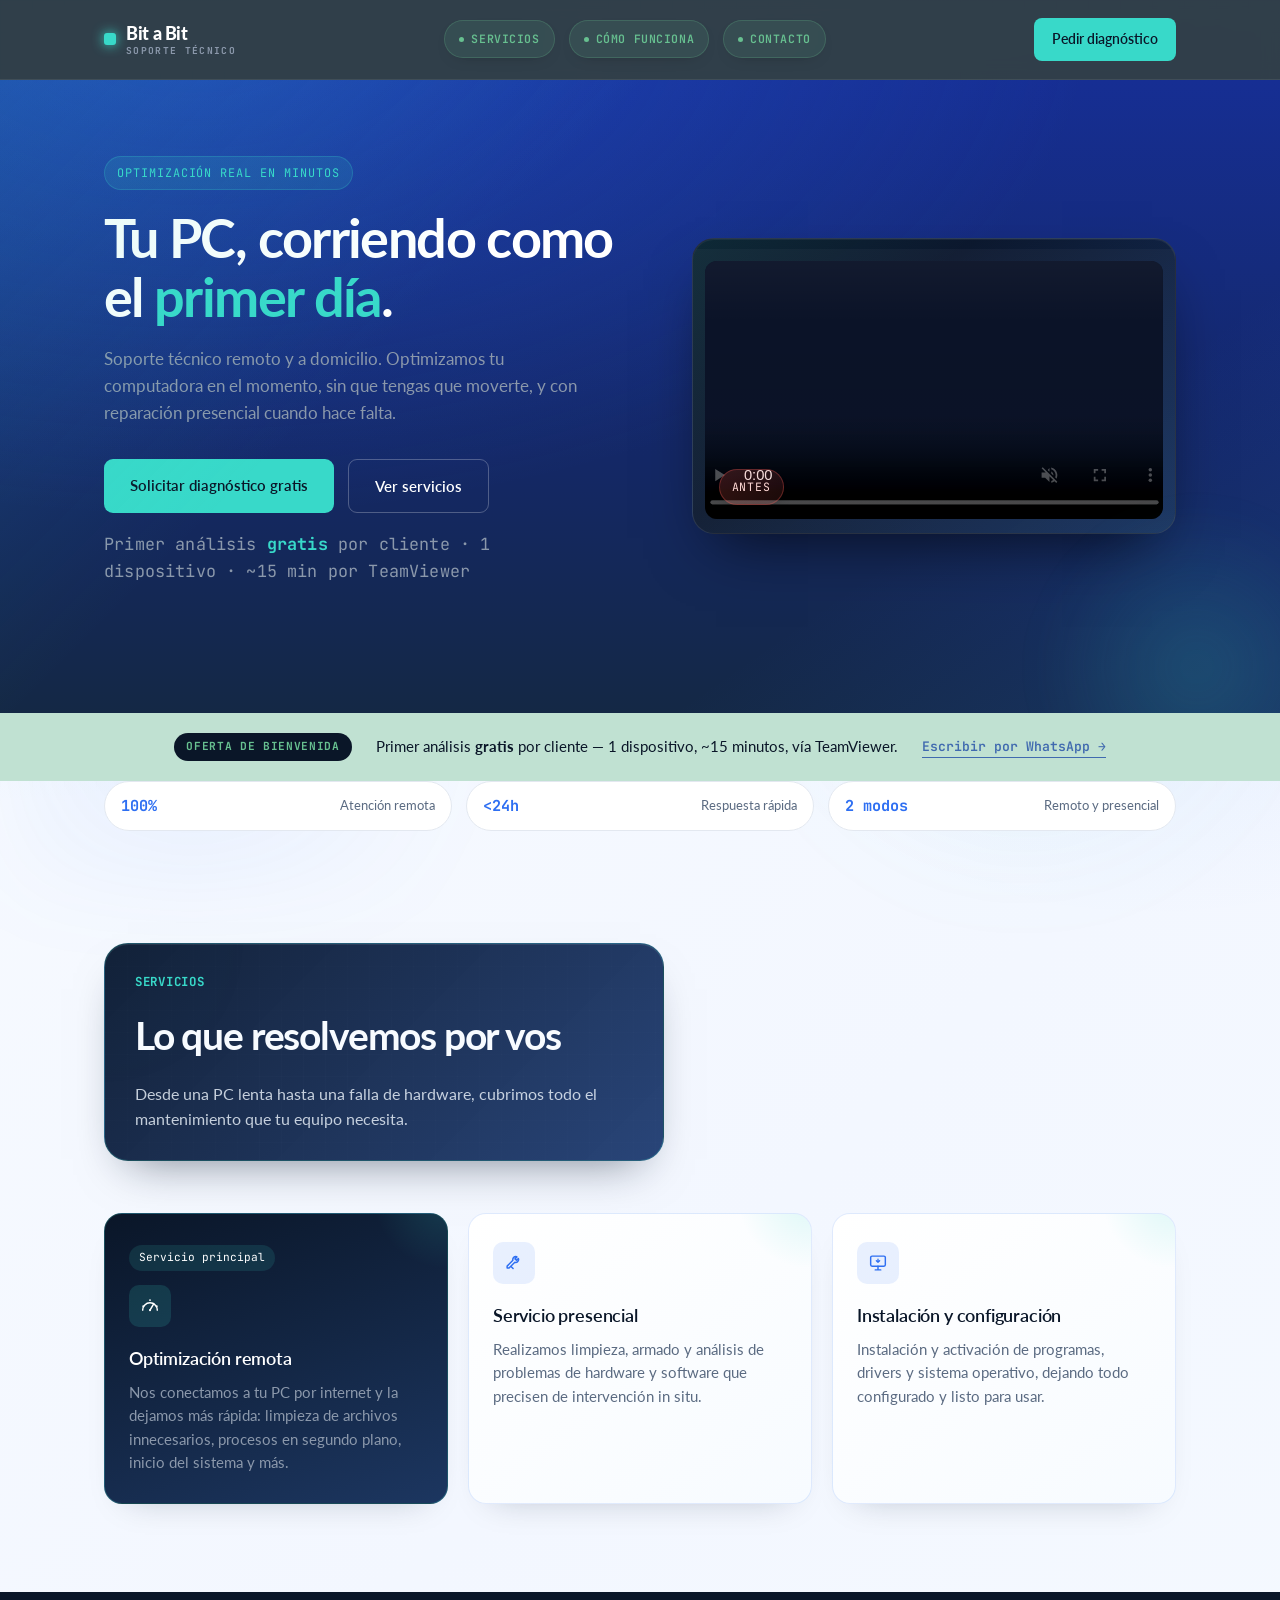
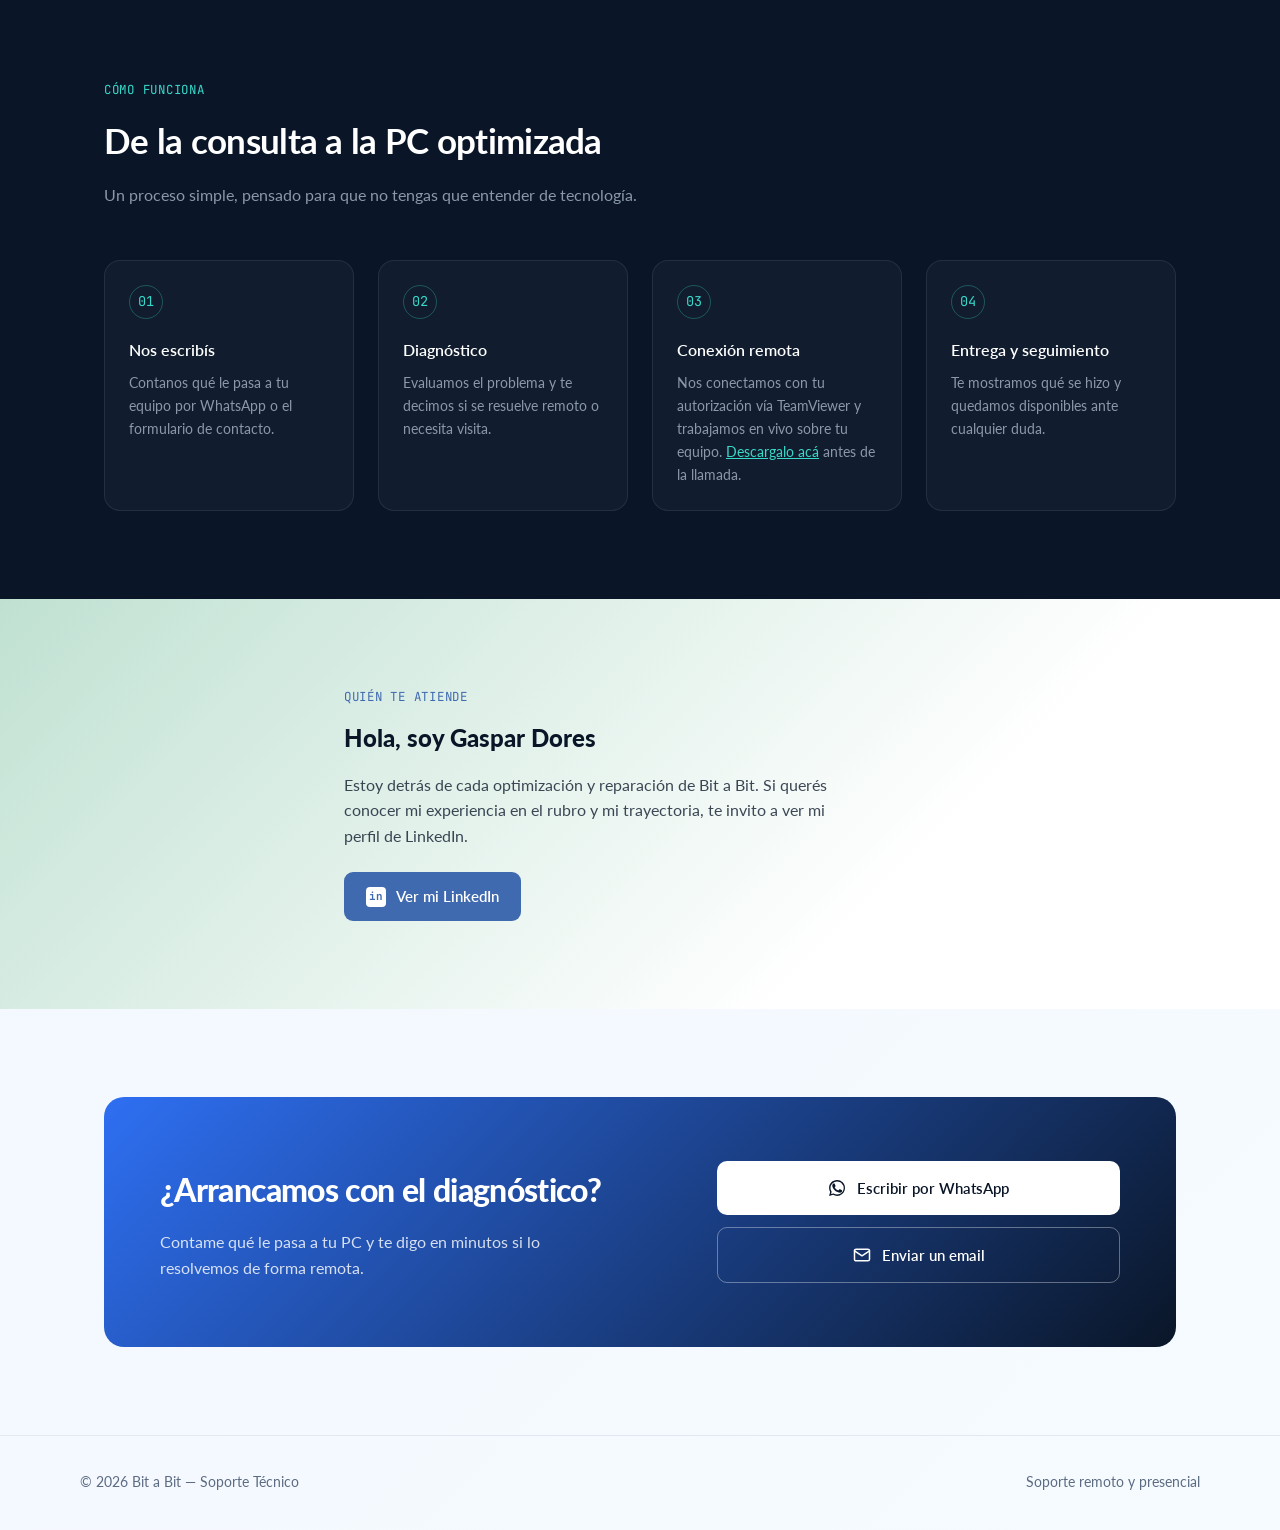
==== bit-a-bit.html @ f42d474e "Initial commit" ====
<!DOCTYPE html>
<html lang="es">
<head>
<meta charset="UTF-8">
<meta name="viewport" content="width=device-width, initial-scale=1.0">
<title>Bit a Bit — Soporte Técnico</title>
<link rel="preconnect" href="https://fonts.googleapis.com">
<link href="https://fonts.googleapis.com/css2?family=Lato:wght@400;500;700;900&family=JetBrains+Mono:wght@400;500;600&display=swap" rel="stylesheet">
<link rel="stylesheet" href="bit-a-bit.css">
</head>
<body>

<header>
  <div class="nav">
    <div class="logo">
      <span class="logo-mark"></span>
      <div class="logo-text">
        <span class="logo-name">Bit a Bit</span>
        <span class="logo-sub">Soporte Técnico</span>
      </div>
    </div>
    <ul class="nav-links">
      <li><a href="#servicios">Servicios</a></li>
      <li><a href="#proceso">Cómo funciona</a></li>
      <li><a href="#contacto">Contacto</a></li>
    </ul>
    <a href="#contacto" class="nav-cta">Pedir diagnóstico</a>
  </div>
</header>

<section class="hero">
  <div class="hero-grid wrap">
    <div>
      <div class="hero-badge">Optimización real en minutos</div>
      <h1>Tu PC, corriendo como el <span>primer día</span>.</h1>
      <p>Soporte técnico remoto y a domicilio. Optimizamos tu computadora en el momento, sin que tengas que moverte, y con reparación presencial cuando hace falta.</p>
      <div class="btn-row">
        <a href="#contacto" class="btn-primary">Solicitar diagnóstico gratis</a>
        <a href="#servicios" class="btn-ghost">Ver servicios</a>
      </div>
      <p class="hero-note">Primer análisis <strong>gratis</strong> por cliente · 1 dispositivo · ~15 min por TeamViewer</p>
    </div>

    <div class="hero-video-card">
      <div class="term-bar minimalist-bar"></div>
      <div class="hero-video-shell">
        <div class="video-card active" data-video="0">
          <div class="video-stage">
            <div class="video-caption before">Antes</div>
            <video class="hero-video" autoplay muted playsinline controls poster="https://images.unsplash.com/photo-1518770660439-4636190af475?auto=format&fit=crop&w=1200&q=80">
              <source src="./WhatsApp%20Video%202026-07-29%20at%2013.23.21.mp4" type="video/mp4">
              Tu navegador no soporta reproducción de video.
            </video>
          </div>
        </div>
        <div class="video-card" data-video="1" hidden>
          <div class="video-stage">
            <div class="video-caption after">Después</div>
            <video class="hero-video" autoplay muted playsinline controls poster="https://images.unsplash.com/photo-1518770660439-4636190af475?auto=format&fit=crop&w=1200&q=80">
              <source src="./WhatsApp%20Video%202026-07-29%20at%2013.23.25.mp4" type="video/mp4">
              Tu navegador no soporta reproducción de video.
            </video>
          </div>
        </div>
      </div>
    </div>
  </div>
</section>

<section class="offer">
  <div class="wrap offer-inner">
    <span class="offer-badge">Oferta de bienvenida</span>
    <p>Primer análisis <strong>gratis</strong> por cliente — 1 dispositivo, ~15 minutos, vía TeamViewer.</p>
    <a href="https://wa.me/5491173690680" target="_blank" rel="noopener" class="offer-link">Escribir por WhatsApp →</a>
  </div>
</section>

<section class="trust-strip">
  <div class="wrap trust-strip-inner">
    <div class="trust-pill"><strong>100%</strong><span>Atención remota</span></div>
    <div class="trust-pill"><strong>&lt;24h</strong><span>Respuesta rápida</span></div>
    <div class="trust-pill"><strong>2 modos</strong><span>Remoto y presencial</span></div>
  </div>
</section>

<section id="servicios">
  <div class="wrap">
    <div class="section-head">
      <div class="section-eyebrow">Servicios</div>
      <h2>Lo que resolvemos por vos</h2>
      <p>Desde una PC lenta hasta una falla de hardware, cubrimos todo el mantenimiento que tu equipo necesita.</p>
    </div>
    <div class="services-grid">
      <div class="service-card featured">
        <span class="tag">Servicio principal</span>
        <div class="service-icon">
          <svg viewBox="0 0 24 24" fill="none" stroke="currentColor" stroke-width="1.6" stroke-linecap="round" stroke-linejoin="round">
            <path d="M4 16.5a8 8 0 1 1 16 0"/>
            <path d="M12 16.5 16.2 9.3"/>
            <circle cx="12" cy="16.5" r="1.1" fill="currentColor" stroke="none"/>
            <path d="M4.6 12.2h.01M19.4 12.2h.01M12 5.5h.01" stroke-width="2"/>
          </svg>
        </div>
        <h3>Optimización remota</h3>
        <p>Nos conectamos a tu PC por internet y la dejamos más rápida: limpieza de archivos innecesarios, procesos en segundo plano, inicio del sistema y más.</p>
      </div>
      <div class="service-card">
        <div class="service-icon">
          <svg viewBox="0 0 24 24" fill="none" stroke="currentColor" stroke-width="1.6" stroke-linecap="round" stroke-linejoin="round">
            <path d="M15 5.2a3.2 3.2 0 0 0-4.2 3.9L4.5 15.4v2.1h2.1l6.3-6.3a3.2 3.2 0 0 0 3.9-4.2l-2.1 2.1-1.6-1.6 2.1-2.1z"/>
            <path d="M8.7 15.8 11 18.1"/>
          </svg>
        </div>
        <h3>Servicio presencial</h3>
        <p>Realizamos limpieza, armado y análisis de problemas de hardware y software que precisen de intervención in situ.</p>
      </div>
      <div class="service-card">
        <div class="service-icon">
          <svg viewBox="0 0 24 24" fill="none" stroke="currentColor" stroke-width="1.6" stroke-linecap="round" stroke-linejoin="round">
            <rect x="4" y="4.5" width="16" height="11" rx="1.5"/>
            <path d="M9 19.5h6M12 15.5v4"/>
            <path d="M12 7.8v3.4M10.2 9.6l1.8 1.7 1.8-1.7" stroke-width="1.4"/>
          </svg>
        </div>
        <h3>Instalación y configuración</h3>
        <p>Instalación y activación de programas, drivers y sistema operativo, dejando todo configurado y listo para usar.</p>
      </div>
    </div>
  </div>
</section>

<section class="process" id="proceso">
  <div class="wrap">
    <div class="section-head">
      <div class="section-eyebrow">Cómo funciona</div>
      <h2>De la consulta a la PC optimizada</h2>
      <p>Un proceso simple, pensado para que no tengas que entender de tecnología.</p>
    </div>
    <div class="steps">
      <div class="step">
        <div class="step-num">01</div>
        <h3>Nos escribís</h3>
        <p>Contanos qué le pasa a tu equipo por WhatsApp o el formulario de contacto.</p>
      </div>
      <div class="step">
        <div class="step-num">02</div>
        <h3>Diagnóstico</h3>
        <p>Evaluamos el problema y te decimos si se resuelve remoto o necesita visita.</p>
      </div>
      <div class="step">
        <div class="step-num">03</div>
        <h3>Conexión remota</h3>
        <p>Nos conectamos con tu autorización vía TeamViewer y trabajamos en vivo sobre tu equipo. <a href="https://www.teamviewer.com/en/download/" target="_blank" rel="noopener" style="color:var(--cyan-400);text-decoration:underline;">Descargalo acá</a> antes de la llamada.</p>
      </div>
      <div class="step">
        <div class="step-num">04</div>
        <h3>Entrega y seguimiento</h3>
        <p>Te mostramos qué se hizo y quedamos disponibles ante cualquier duda.</p>
      </div>
    </div>
  </div>
</section>

<section class="about">
  <div class="wrap about-inner">
    <div class="about-text">
      <div class="section-eyebrow" style="color:var(--blue-alt)">Quién te atiende</div>
      <h2>Hola, soy Gaspar Dores</h2>
      <p>Estoy detrás de cada optimización y reparación de Bit a Bit. Si querés conocer mi experiencia en el rubro y mi trayectoria, te invito a ver mi perfil de LinkedIn.</p>
      <a href="https://www.linkedin.com/in/gaspar-dores-20104b178/" target="_blank" rel="noopener" class="linkedin-btn">
        <span class="li-badge">in</span> Ver mi LinkedIn
      </a>
    </div>
  </div>
</section>

<!--
<section id="resenas">
  <div class="wrap">
    <div class="section-head">
      <div class="section-eyebrow">Reseñas</div>
      <h2>Lo que dicen los clientes</h2>
      <p>Estas son reseñas de ejemplo para mostrar cómo va a lucir la sección — reemplazalas por las valoraciones reales de tus primeros clientes.</p>
    </div>

    <div class="reviews-grid">
      <div class="review-card">
        <span class="review-placeholder-tag">Ejemplo — reemplazar</span>
        <div class="review-stars">★★★★★</div>
        <p class="review-text">"Escribí acá el comentario real de tu cliente sobre cómo le resolviste el problema."</p>
        <div class="review-author">
          <div class="review-avatar">NC</div>
          <div>
            <div class="review-name">Nombre del cliente</div>
            <div class="review-meta">Optimización remota</div>
          </div>
        </div>
      </div>

      <div class="review-card">
        <span class="review-placeholder-tag">Ejemplo — reemplazar</span>
        <div class="review-stars">★★★★★</div>
        <p class="review-text">"Otro espacio para una reseña real, contando la experiencia con el servicio."</p>
        <div class="review-author">
          <div class="review-avatar">NC</div>
          <div>
            <div class="review-name">Nombre del cliente</div>
            <div class="review-meta">Reparación presencial</div>
          </div>
        </div>
      </div>

      <div class="review-card">
        <span class="review-placeholder-tag">Ejemplo — reemplazar</span>
        <div class="review-stars">★★★★★</div>
        <p class="review-text">"Acá va la tercera reseña real, con el detalle que quiera compartir el cliente."</p>
        <div class="review-author">
          <div class="review-avatar">NC</div>
          <div>
            <div class="review-name">Nombre del cliente</div>
            <div class="review-meta">Instalación y configuración</div>
          </div>
        </div>
      </div>
    </div>
  </div>
</section>
-->

<section id="contacto">
  <div class="wrap">
    <div class="contact">
      <div>
        <h2>¿Arrancamos con el diagnóstico?</h2>
        <p>Contame qué le pasa a tu PC y te digo en minutos si lo resolvemos de forma remota.</p>
      </div>
      <div class="contact-actions">
        <a href="https://wa.me/5491173690680" class="contact-btn">
          <svg viewBox="0 0 24 24" fill="currentColor" aria-hidden="true"><path d="M17.47 14.38c-.29-.14-1.7-.84-1.96-.93-.26-.1-.46-.14-.65.14-.2.29-.75.93-.92 1.12-.17.2-.34.22-.63.08-.29-.15-1.22-.45-2.32-1.43-.86-.76-1.44-1.71-1.61-2-.17-.29-.02-.44.13-.59.13-.13.29-.34.44-.51.15-.17.2-.29.29-.48.1-.2.05-.37-.02-.51-.08-.15-.65-1.56-.89-2.14-.23-.56-.47-.48-.65-.49h-.56c-.2 0-.51.07-.78.37-.26.29-1.02 1-1.02 2.43s1.05 2.82 1.19 3.01c.15.2 2.06 3.14 4.99 4.4.7.3 1.24.48 1.66.61.7.22 1.34.19 1.84.12.56-.08 1.7-.7 1.94-1.37.24-.68.24-1.26.17-1.37-.07-.12-.26-.19-.55-.34z"/><path d="M12.04 2.5c-5.26 0-9.54 4.28-9.54 9.54 0 1.68.44 3.32 1.28 4.76L2.5 21.5l4.85-1.27a9.53 9.53 0 0 0 4.68 1.23h.01c5.26 0 9.54-4.28 9.54-9.54 0-2.55-.99-4.94-2.79-6.75a9.5 9.5 0 0 0-6.75-2.67zm0 17.32h-.01a7.9 7.9 0 0 1-4.03-1.1l-.29-.17-2.88.75.77-2.81-.19-.29a7.9 7.9 0 0 1-1.21-4.16c0-4.36 3.55-7.91 7.92-7.91 2.11 0 4.1.82 5.59 2.32a7.86 7.86 0 0 1 2.32 5.6c0 4.36-3.55 7.77-7.99 7.77z"/></svg>
          Escribir por WhatsApp
        </a>
        <a href="mailto:gaspar.e.dores@gmail.com" class="contact-btn outline">
          <svg viewBox="0 0 24 24" fill="none" stroke="currentColor" stroke-width="1.8" stroke-linecap="round" stroke-linejoin="round" aria-hidden="true"><rect x="3" y="5" width="18" height="14" rx="2"/><path d="m3 7 9 6 9-6"/></svg>
          Enviar un email
        </a>
      </div>
    </div>
  </div>
</section>

<footer>
  <div class="footer-inner">
    <div>© 2026 Bit a Bit — Soporte Técnico</div>
    <div>Soporte remoto y presencial</div>
  </div>
</footer>

<script>
  let currentVideo = 0;
  const videos = Array.from(document.querySelectorAll('.video-card'));
  const videoElements = videos.map((videoCard) => videoCard.querySelector('video'));

  function showVideo(index){
    currentVideo = (index + videos.length) % videos.length;
    videos.forEach((videoCard, videoIndex) => {
      const isActive = videoIndex === currentVideo;
      videoCard.hidden = !isActive;
      const video = videoCard.querySelector('video');

      if (isActive) {
        video.currentTime = 0;
        video.play().catch(() => {});
      } else {
        video.pause();
      }
    });
  }

  if(videos.length){
    showVideo(0);
    videoElements.forEach((video) => {
      video.addEventListener('ended', () => {
        showVideo(currentVideo + 1);
      });
    });
  }
</script>

</body>
</html>
---- bit-a-bit.css ----
:root{
  --navy-950:#0A1628;
  --navy-800:#142845;
  --navy-700:#1c3660;
  --blue-600:#2E6FF2;
  --blue-500:#4A82F5;
  --cyan-400:#38D9C9;
  --slate-600:#5B6B82;
  --slate-400:#8B98AB;
  --paper:#F5F7FA;
  --white:#FFFFFF;
  --line:#E3E8F0;
  --mint-400:#67C090;
  --blue-alt:#406AAF;
  --mint-200:#C0E1D2;
}
*{margin:0;padding:0;box-sizing:border-box;}
html{scroll-behavior:smooth;}
body{
  font-family:'Lato',sans-serif;
  color:var(--navy-950);
  background:
    radial-gradient(circle at top left, rgba(56,217,201,0.12), transparent 24%),
    radial-gradient(circle at 90% 10%, rgba(46,111,242,0.12), transparent 20%),
    linear-gradient(135deg, #f8fbff 0%, #f3f7ff 45%, #f6fbff 100%);
  line-height:1.6;
  position:relative;
  overflow-x:hidden;
}
body::before{
  content:"";
  position:fixed;
  inset:0;
  pointer-events:none;
  z-index:-1;
  background-image:
    linear-gradient(rgba(46,111,242,0.05) 1px, transparent 1px),
    linear-gradient(90deg, rgba(46,111,242,0.05) 1px, transparent 1px),
    radial-gradient(circle at 20% 20%, rgba(56,217,201,0.08), transparent 18%),
    radial-gradient(circle at 80% 30%, rgba(64,106,175,0.08), transparent 18%);
  background-size:32px 32px, 32px 32px, auto, auto;
  mask-image:linear-gradient(180deg, rgba(0,0,0,.75), transparent 92%);
}
body::after{
  content:"";
  position:fixed;
  inset:0;
  pointer-events:none;
  z-index:-1;
  background:
    radial-gradient(circle at 15% 80%, rgba(46,111,242,0.08), transparent 22%),
    radial-gradient(circle at 80% 70%, rgba(56,217,201,0.08), transparent 24%);
  filter:blur(40px);
}
h1,h2,h3,.display,.logo-name{font-family:'Lato',sans-serif;font-weight:900;}
.mono{font-family:'JetBrains Mono',monospace;}
a{text-decoration:none;color:inherit;}
img{max-width:100%;display:block;}
.wrap{max-width:1120px;margin:0 auto;padding:0 24px;}

/* ---------- HEADER ---------- */
header{
  position:sticky;top:0;z-index:50;
  background:rgba(37,52,63,0.94);
  backdrop-filter:blur(8px);
  border-bottom:1px solid rgba(255,255,255,0.08);
}
.nav{display:flex;align-items:center;justify-content:space-between;padding:18px 24px;max-width:1120px;margin:0 auto;}
.logo{display:flex;align-items:center;gap:10px;color:var(--white);font-weight:700;font-size:1.15rem;letter-spacing:-0.02em;}
.logo-text{display:flex;flex-direction:column;line-height:1.15;}
.logo-name{font-family:'Lato',sans-serif;font-weight:900;font-size:1.15rem;color:var(--white);}
.logo-sub{font-family:'JetBrains Mono',monospace;font-size:0.6rem;letter-spacing:0.14em;text-transform:uppercase;color:var(--slate-400);margin-top:1px;}
.logo-mark{width:12px;height:12px;border-radius:3px;background:var(--cyan-400);box-shadow:0 0 12px var(--cyan-400);}
.nav-links{display:none;gap:14px;list-style:none;color:#A5D6A7;}
.nav-links a{
  display:inline-flex;align-items:center;gap:7px;
  font-family:'JetBrains Mono',monospace;
  font-size:0.72rem;font-weight:600;text-transform:uppercase;letter-spacing:0.05em;
  color:var(--mint-400);
  background:rgba(103,192,144,0.10);
  padding:9px 14px;border-radius:999px;
  border:1px solid rgba(103,192,144,0.24);
  transition:all .2s ease;
  white-space:nowrap;
  box-shadow:0 6px 16px -10px rgba(0,0,0,0.35);
}
.nav-links a::before{
  content:'';width:5px;height:5px;border-radius:50%;background:var(--mint-400);
  transition:all .2s ease;
}
.nav-links a:hover{background:linear-gradient(135deg, var(--cyan-400), #5bd8c8);color:var(--navy-950);border-color:transparent;transform:translateY(-1px);box-shadow:0 10px 20px -10px rgba(56,217,201,0.35);} 
.nav-links a:hover::before{background:var(--navy-950);box-shadow:0 0 8px rgba(10,22,40,0.25);}
.nav-cta{
  background:var(--cyan-400);color:var(--navy-950);font-weight:600;font-size:0.88rem;
  padding:10px 18px;border-radius:8px;transition:transform .15s, box-shadow .15s;
}
.nav-cta:hover{transform:translateY(-1px);box-shadow:0 6px 16px rgba(56,217,201,0.35);}
.nav-cta{display:none;}
@media(min-width:700px){ .nav-links{display:flex;} .nav-cta{display:inline-block;} }

/* ---------- HERO ---------- */
.hero{
  background:radial-gradient(ellipse 900px 500px at 15% -10%, rgba(46,111,242,0.35), transparent),
             linear-gradient(180deg, #162E93, #142866 60%, var(--navy-800));
  color:var(--white);
  padding:76px 24px 96px;
  position:relative;
  overflow:hidden;
}
.hero::before{
  content:"";
  position:absolute;
  inset:0;
  background:
    linear-gradient(135deg, rgba(56,217,201,0.16), transparent 34%),
    linear-gradient(325deg, rgba(46,111,242,0.18), transparent 28%);
  pointer-events:none;
}
.hero::after{
  content:"";
  position:absolute;
  right:-6%;
  bottom:-18%;
  width:320px;
  height:320px;
  background:radial-gradient(circle, rgba(56,217,201,0.16), transparent 70%);
  filter:blur(20px);
  pointer-events:none;
}
.hero-grid{
  max-width:1120px;margin:0 auto;
  display:grid;grid-template-columns:1fr;gap:52px;align-items:center;
}
@media(min-width:900px){ .hero-grid{grid-template-columns:1.05fr 0.95fr;} }
.eyebrow{
  display:inline-flex;align-items:center;gap:8px;
  font-family:'JetBrains Mono',monospace;font-size:0.78rem;color:var(--cyan-400);
  background:rgba(56,217,201,0.08);border:1px solid rgba(56,217,201,0.25);
  padding:6px 12px;border-radius:20px;margin-bottom:22px;
}
.eyebrow .dot{width:6px;height:6px;border-radius:50%;background:var(--cyan-400);animation:pulse 1.6s infinite;}
@keyframes pulse{0%,100%{opacity:1;}50%{opacity:.3;}}
.hero h1{font-size:clamp(2.1rem,4.4vw,3.4rem);font-weight:700;letter-spacing:-0.03em;line-height:1.08;margin-bottom:20px;}
.hero h1 span{color:var(--cyan-400);}
.hero p{font-size:1.05rem;color:var(--slate-400);max-width:480px;margin-bottom:32px;}
.btn-row{display:flex;flex-wrap:wrap;gap:14px;}
.btn-primary{
  background:var(--cyan-400);color:var(--navy-950);font-weight:600;padding:14px 26px;border-radius:9px;
  font-size:0.95rem;transition:transform .15s, box-shadow .15s;
}
.btn-primary:hover{transform:translateY(-2px);box-shadow:0 10px 24px rgba(56,217,201,0.3);}
.btn-ghost{
  border:1px solid rgba(255,255,255,0.25);color:var(--white);font-weight:600;padding:14px 26px;border-radius:9px;
  font-size:0.95rem;transition:background .15s;
}
.btn-ghost:hover{background:rgba(255,255,255,0.06);}
.hero-badge{
  display:inline-flex;align-items:center;gap:8px;
  font-family:'JetBrains Mono',monospace;font-size:0.74rem;text-transform:uppercase;letter-spacing:0.08em;
  color:var(--cyan-400);background:rgba(56,217,201,0.12);border:1px solid rgba(56,217,201,0.22);
  padding:7px 12px;border-radius:999px;margin-bottom:18px;
}
.hero-note{font-family:'JetBrains Mono',monospace;font-size:0.78rem;color:var(--mint-200);margin-top:18px;letter-spacing:0.01em;}
.hero-note strong{color:var(--cyan-400);}

/* ---------- HERO VIDEO ---------- */
.hero-video-card{
  background:linear-gradient(145deg, rgba(8,16,31,0.98), rgba(20,40,70,0.95));
  border:1px solid rgba(255,255,255,0.12);
  border-radius:22px;
  box-shadow:0 28px 60px -24px rgba(0,0,0,0.7), inset 0 1px 0 rgba(255,255,255,0.06);
  overflow:hidden;
  position:relative;
}
.hero-video-card::before{
  content:"";
  position:absolute;inset:0;
  background:linear-gradient(135deg, rgba(56,217,201,0.12), transparent 36%, rgba(46,111,242,0.14));
  pointer-events:none;
}
.hero-video{width:100%;display:block;aspect-ratio:16/9;object-fit:cover;background:#0F172A;transform:scale(1.08);object-position:center 18%;}
.term-bar{display:flex;align-items:center;justify-content:space-between;gap:8px;padding:0;height:10px;background:transparent;border-bottom:none;} 
.term-dot{width:10px;height:10px;border-radius:50%;}
.minimalist-bar{background:transparent;}
.bar-title{font-family:'JetBrains Mono',monospace;font-size:0.74rem;letter-spacing:0.08em;text-transform:uppercase;color:var(--slate-400);}
.bar-status{display:flex;align-items:center;gap:8px;}
.bar-pill{display:inline-flex;align-items:center;gap:6px;padding:5px 10px;border-radius:999px;background:rgba(56,217,201,0.12);color:var(--cyan-400);font-family:'JetBrains Mono',monospace;font-size:0.68rem;letter-spacing:0.06em;text-transform:uppercase;}
.bar-pill::before{content:"";width:6px;height:6px;border-radius:50%;background:var(--cyan-400);box-shadow:0 0 8px var(--cyan-400);}

/* ---------- SECTION SHARED ---------- */
/* ---------- OFERTA ---------- */
.offer{background:var(--mint-200);padding:20px 24px;}
.offer-inner{display:flex;flex-wrap:wrap;align-items:center;justify-content:center;gap:14px 24px;text-align:center;}
.offer-badge{
  font-family:'JetBrains Mono',monospace;font-size:0.7rem;font-weight:700;text-transform:uppercase;letter-spacing:0.06em;
  background:var(--navy-950);color:var(--mint-400);padding:5px 12px;border-radius:20px;
}
.offer-inner p{font-family:'Lato',sans-serif;font-size:0.95rem;color:var(--navy-950);}
.offer-link{
  font-family:'JetBrains Mono',monospace;font-size:0.82rem;font-weight:600;color:var(--blue-alt);
  border-bottom:1px solid var(--blue-alt);white-space:nowrap;
}
.offer-link:hover{color:var(--navy-950);border-color:var(--navy-950);} 
.trust-strip{padding:0 24px 24px;}
.trust-strip-inner{display:grid;grid-template-columns:1fr;gap:14px;}
@media(min-width:720px){ .trust-strip-inner{grid-template-columns:repeat(3,1fr);} }
.trust-pill{display:flex;align-items:center;justify-content:space-between;gap:12px;background:var(--white);border:1px solid var(--line);border-radius:999px;padding:12px 16px;box-shadow:0 10px 24px -18px rgba(10,22,40,0.35);}
.trust-pill strong{font-family:'JetBrains Mono',monospace;color:var(--blue-600);font-size:0.95rem;}
.trust-pill span{color:var(--slate-600);font-size:0.84rem;}

/* ---------- RESEÑAS ---------- */
.reviews-grid{display:grid;grid-template-columns:1fr;gap:20px;}
@media(min-width:720px){ .reviews-grid{grid-template-columns:repeat(3,1fr);} }
.review-card{
  background:var(--white);border:1px solid var(--line);border-radius:14px;padding:26px 24px;
  display:flex;flex-direction:column;gap:14px;
}
.review-stars{color:var(--mint-400);font-size:1rem;letter-spacing:2px;}
.review-text{color:var(--navy-950);font-size:0.95rem;line-height:1.55;flex:1;}
.review-author{display:flex;align-items:center;gap:10px;margin-top:4px;}
.review-avatar{
  width:36px;height:36px;border-radius:50%;background:var(--blue-alt);color:var(--white);
  display:flex;align-items:center;justify-content:center;font-weight:700;font-size:0.85rem;flex-shrink:0;
}
.review-name{font-weight:700;font-size:0.9rem;}
.review-meta{color:var(--slate-600);font-size:0.78rem;}
.review-placeholder-tag{
  font-family:'JetBrains Mono',monospace;font-size:0.65rem;text-transform:uppercase;letter-spacing:0.06em;
  color:var(--slate-600);border:1px dashed var(--line);padding:3px 8px;border-radius:6px;align-self:flex-start;
}
.reviews-summary{display:flex;align-items:center;gap:14px;margin-bottom:42px;flex-wrap:wrap;}
.reviews-score{font-family:'JetBrains Mono',monospace;font-size:2.2rem;font-weight:700;color:var(--navy-950);}
.reviews-score-sub{color:var(--slate-600);font-size:0.85rem;}

section{padding:88px 0;}
.section-head{max-width:560px;margin-bottom:52px;}
.section-eyebrow{font-family:'JetBrains Mono',monospace;font-size:0.78rem;color:var(--blue-600);letter-spacing:.06em;text-transform:uppercase;margin-bottom:12px;}
.section-head h2{font-size:clamp(1.6rem,3vw,2.2rem);font-weight:700;letter-spacing:-0.02em;margin-bottom:14px;}
.section-head p{color:var(--slate-600);font-size:1rem;}

#servicios .section-head{
  padding:28px 30px;
  border-radius:24px;
  background:
    linear-gradient(135deg, rgba(9,24,48,0.96), rgba(27,57,112,0.94)),
    radial-gradient(circle at top left, rgba(56,217,201,0.16), transparent 32%);
  border:1px solid rgba(56,217,201,0.24);
  box-shadow:0 22px 45px -24px rgba(10,22,40,0.55), inset 0 1px 0 rgba(255,255,255,0.08);
  position:relative;
  overflow:hidden;
}
#servicios .section-head::before{
  content:"";
  position:absolute;
  inset:0;
  background-image:
    linear-gradient(rgba(255,255,255,0.05) 1px, transparent 1px),
    linear-gradient(90deg, rgba(255,255,255,0.05) 1px, transparent 1px);
  background-size:22px 22px;
  opacity:0.22;
  pointer-events:none;
}
#servicios .section-head h2{
  font-size:clamp(1.9rem,3.2vw,2.45rem);
  letter-spacing:-0.03em;
  color:#f7fbff;
  position:relative;
  z-index:1;
}
#servicios .section-head p{
  color:rgba(240,247,255,0.8);
  position:relative;
  z-index:1;
}
#servicios .section-head .section-eyebrow{
  color:var(--cyan-400);
  font-weight:700;
  position:relative;
  z-index:1;
}

/* ---------- SERVICIOS ---------- */
.services-grid{display:grid;grid-template-columns:1fr;gap:20px;}
@media(min-width:720px){ .services-grid{grid-template-columns:repeat(3,1fr);} }
.service-card,
.review-card,
.trust-pill{
  box-shadow:0 18px 40px -26px rgba(10,22,40,0.24);
}
.service-card{
  background:linear-gradient(145deg, #ffffff 0%, #f7fbff 100%);
  border:1px solid rgba(46,111,242,0.14);
  border-radius:18px;
  padding:28px 24px;
  transition:all .28s ease;
  position:relative;
  overflow:hidden;
  box-shadow:0 16px 34px -24px rgba(10,22,40,0.28);
}
.service-card::before{
  content:"";
  position:absolute;
  inset:0;
  background:linear-gradient(135deg, rgba(46,111,242,0.08), rgba(56,217,201,0.08));
  opacity:0;
  transition:opacity .28s ease;
  pointer-events:none;
}
.service-card::after{
  content:"";
  position:absolute;
  top:-30%;
  right:-20%;
  width:140px;
  height:140px;
  background:radial-gradient(circle, rgba(56,217,201,0.16), transparent 72%);
  transition:transform .28s ease;
  pointer-events:none;
}
.service-card:hover{
  border-color:rgba(56,217,201,0.34);
  transform:translateY(-6px) scale(1.01);
  box-shadow:0 24px 48px -22px rgba(46,111,242,0.28);
}
.service-card:hover::before{opacity:1;}
.service-card:hover::after{transform:scale(1.15) translate(-6px, 6px);}
.service-card.featured{background:linear-gradient(160deg,var(--navy-950),var(--navy-700));border-color:rgba(56,217,201,0.24);}
.service-card.featured::before{background:linear-gradient(135deg, rgba(56,217,201,0.14), rgba(46,111,242,0.2));}
.service-card.featured *{color:var(--white);}
.service-card.featured p{color:var(--slate-400);}
.service-icon{width:42px;height:42px;border-radius:10px;background:rgba(46,111,242,0.1);display:flex;align-items:center;justify-content:center;margin-bottom:18px;color:var(--blue-600);}
.service-icon svg{width:22px;height:22px;}
.service-card.featured .service-icon{background:rgba(56,217,201,0.15);color:var(--cyan-400);}
.service-card h3{font-size:1.1rem;font-weight:600;margin-bottom:8px;letter-spacing:-0.01em;}
.service-card p{color:var(--slate-600);font-size:0.92rem;}
.tag{
  display:inline-block;font-family:'JetBrains Mono',monospace;font-size:0.7rem;color:var(--cyan-400);
  background:rgba(56,217,201,0.12);padding:4px 10px;border-radius:20px;margin-bottom:14px;
}

/* ---------- RESULTADOS / VIDEOS ---------- */
.video-shell{width:100%;}
.hero-video-shell{display:flex;flex-direction:column;gap:12px;padding:12px 12px 14px;background:rgba(255,255,255,0.03);}
.video-card{display:block;background:transparent;border:none;border-radius:0;padding:0;box-shadow:none;animation:fadeInVideo .35s ease both;}
.video-card[hidden]{display:none;}
.video-stage{position:relative;overflow:hidden;border-radius:12px;background:#0F172A;}
.hero-video{width:100%;display:block;aspect-ratio:16/9;object-fit:cover;object-position:center 18%;transform:scale(1.05);filter:contrast(1.04) brightness(1.02) saturate(1.02);}
.video-stage::after{content:"";position:absolute;inset:0;background:linear-gradient(180deg, rgba(255,255,255,0.03), transparent 24%, rgba(0,0,0,0.08));pointer-events:none;}
.video-caption{position:absolute;left:14px;bottom:14px;z-index:2;padding:8px 12px;border-radius:999px;font-family:'JetBrains Mono',monospace;font-size:0.72rem;letter-spacing:0.08em;text-transform:uppercase;border:1px solid rgba(255,255,255,0.18);background:rgba(10,22,40,0.82);color:var(--white);box-shadow:0 8px 16px -10px rgba(0,0,0,0.45);} 
.video-caption.before{background:linear-gradient(135deg, rgba(255,95,87,0.2), rgba(255,95,87,0.1));color:#ffd9d6;border-color:rgba(255,95,87,0.3);} 
.video-caption.after{background:linear-gradient(135deg, rgba(56,217,201,0.22), rgba(56,217,201,0.1));color:#dffdf9;border-color:rgba(56,217,201,0.3);} 
/* ---------- PROCESO ---------- */
.process{background:var(--navy-950);color:var(--white);}
.process .section-head p{color:var(--slate-400);}
.process .section-eyebrow{color:var(--cyan-400);}
.steps{display:grid;grid-template-columns:1fr;gap:0;position:relative;}
@media(min-width:820px){ .steps{grid-template-columns:repeat(4,1fr);gap:24px;} }
.step{position:relative;padding:24px;border:1px solid rgba(255,255,255,0.08);border-radius:16px;background:rgba(255,255,255,0.03);}
.step-num{font-family:'JetBrains Mono',monospace;font-size:0.85rem;color:var(--cyan-400);border:1px solid rgba(56,217,201,0.3);width:34px;height:34px;border-radius:50%;display:flex;align-items:center;justify-content:center;margin-bottom:18px;}
.step h3{font-size:1.02rem;font-weight:600;margin-bottom:8px;}
.step p{color:var(--slate-400);font-size:0.9rem;}

/* ---------- CONFIANZA / STATS ---------- */
.trust{display:grid;grid-template-columns:repeat(2,1fr);gap:28px;}
@media(min-width:720px){ .trust{grid-template-columns:repeat(4,1fr);} }
.trust-item{text-align:left;border-left:2px solid var(--blue-500);padding-left:16px;}
.trust-num{font-family:'JetBrains Mono',monospace;font-size:1.9rem;font-weight:600;color:var(--navy-950);}
.trust-label{color:var(--slate-600);font-size:0.85rem;}

/* ---------- CONTACTO ---------- */
.contact{
  background:linear-gradient(135deg,var(--blue-600),var(--navy-950));
  color:var(--white);border-radius:20px;padding:56px 40px;
  display:grid;grid-template-columns:1fr;gap:32px;align-items:center;
}
@media(min-width:820px){ .contact{grid-template-columns:1.3fr 1fr;padding:64px 56px;} }
.contact h2{font-size:clamp(1.5rem,3vw,2rem);margin-bottom:14px;letter-spacing:-0.02em;}
.contact p{color:rgba(255,255,255,0.82);margin-bottom:0;max-width:420px;}
.contact-actions{display:flex;flex-direction:column;gap:12px;}
.contact-btn{
  background:var(--white);color:var(--navy-950);font-weight:600;padding:15px 22px;border-radius:10px;
  text-align:center;font-size:0.95rem;transition:transform .15s;
  display:flex;align-items:center;justify-content:center;gap:10px;
}
.contact-btn svg{width:20px;height:20px;flex-shrink:0;}
.contact-btn:hover{transform:translateY(-2px);}
.contact-btn.outline{background:transparent;border:1px solid rgba(255,255,255,0.35);color:var(--white);}

/* ---------- SOBRE MÍ / LINKEDIN ---------- */
.about{background:linear-gradient(135deg, var(--mint-200), var(--white) 70%);}
.about-inner{max-width:640px;}
.about h2{margin-bottom:14px;}
.about-text p{color:var(--navy-950);opacity:0.78;margin-bottom:24px;max-width:520px;}
.linkedin-btn{
  display:inline-flex;align-items:center;gap:10px;background:var(--blue-alt);color:var(--white);
  font-family:'Lato',sans-serif;font-weight:600;font-size:0.95rem;padding:12px 22px;border-radius:9px;
  transition:transform .15s, box-shadow .15s;
}
.linkedin-btn:hover{transform:translateY(-2px);box-shadow:0 10px 22px -8px rgba(64,106,175,0.5);}
.li-badge{
  display:inline-flex;align-items:center;justify-content:center;width:20px;height:20px;
  background:var(--white);color:var(--blue-alt);font-family:'JetBrains Mono',monospace;
  font-weight:700;font-size:0.68rem;border-radius:4px;flex-shrink:0;
}

footer{padding:36px 24px;border-top:1px solid var(--line);}
.footer-inner{max-width:1120px;margin:0 auto;display:flex;flex-wrap:wrap;justify-content:space-between;gap:16px;color:var(--slate-600);font-size:0.85rem;}
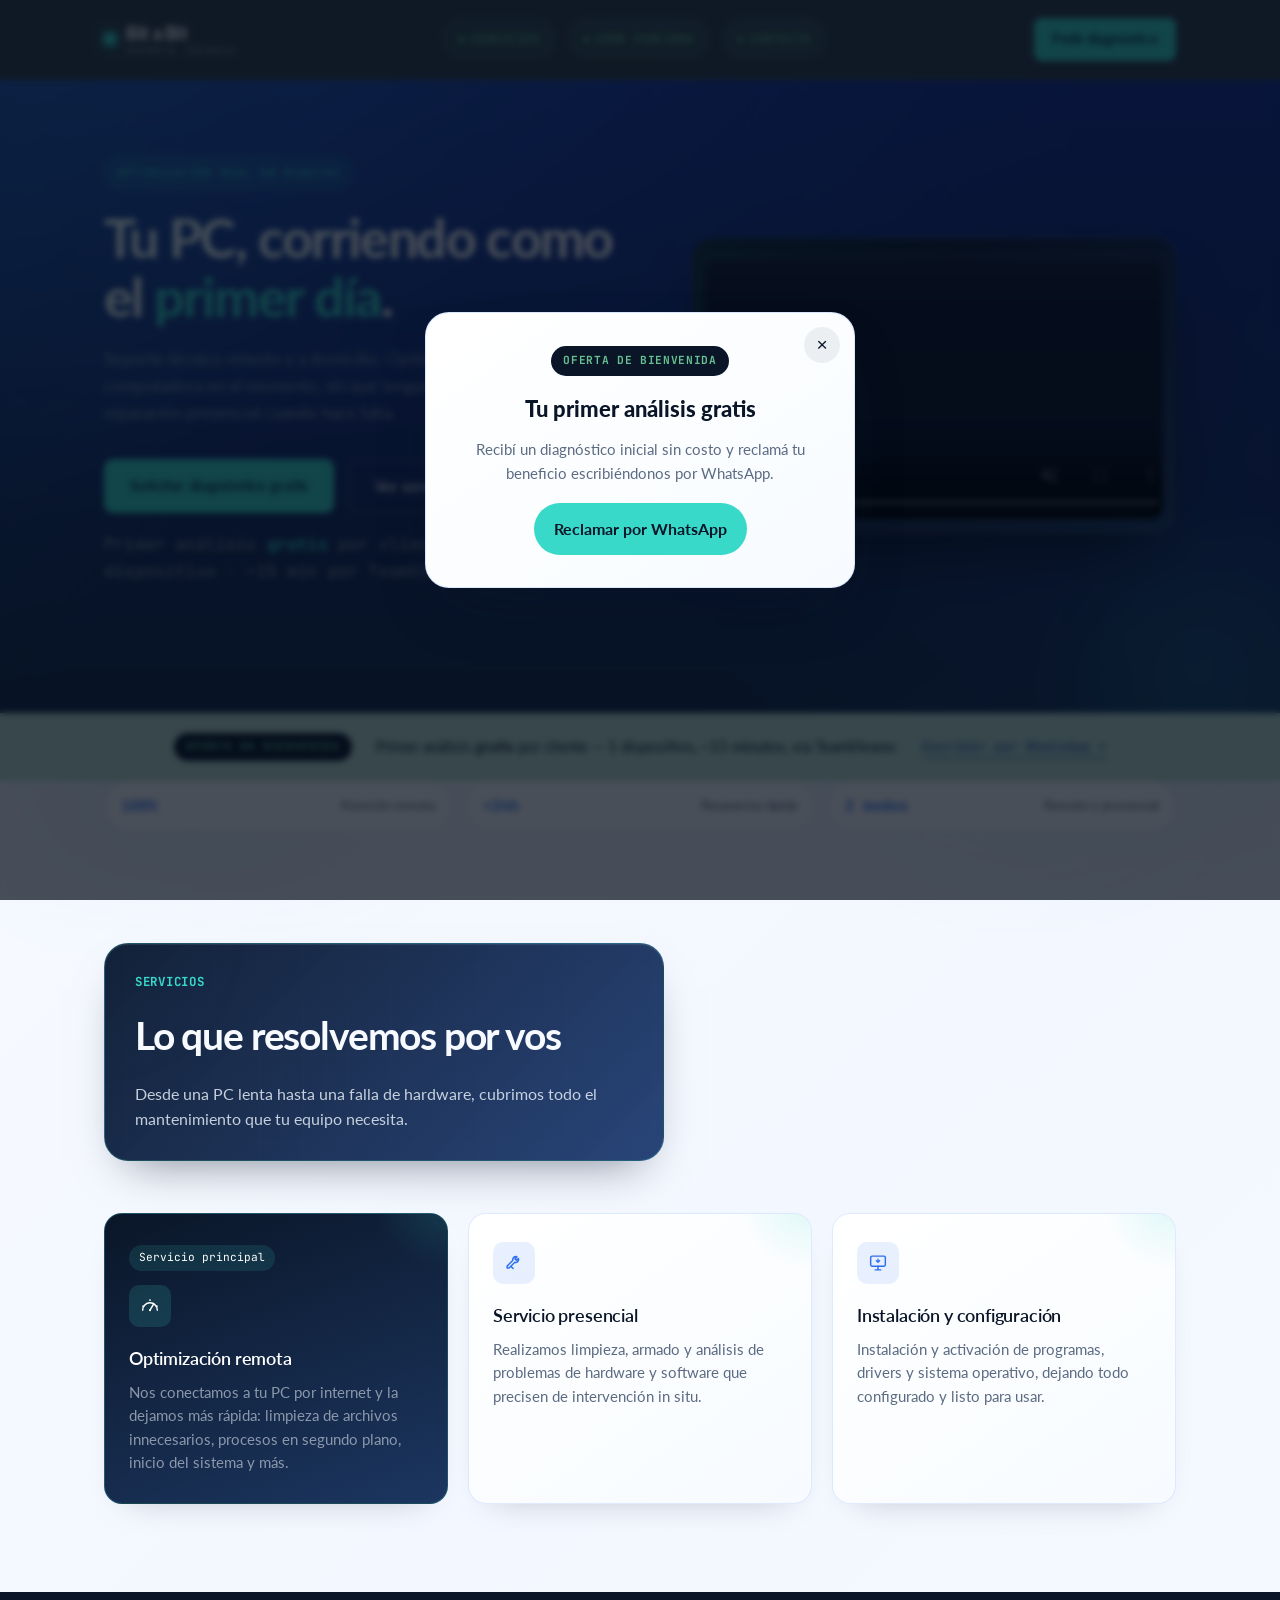
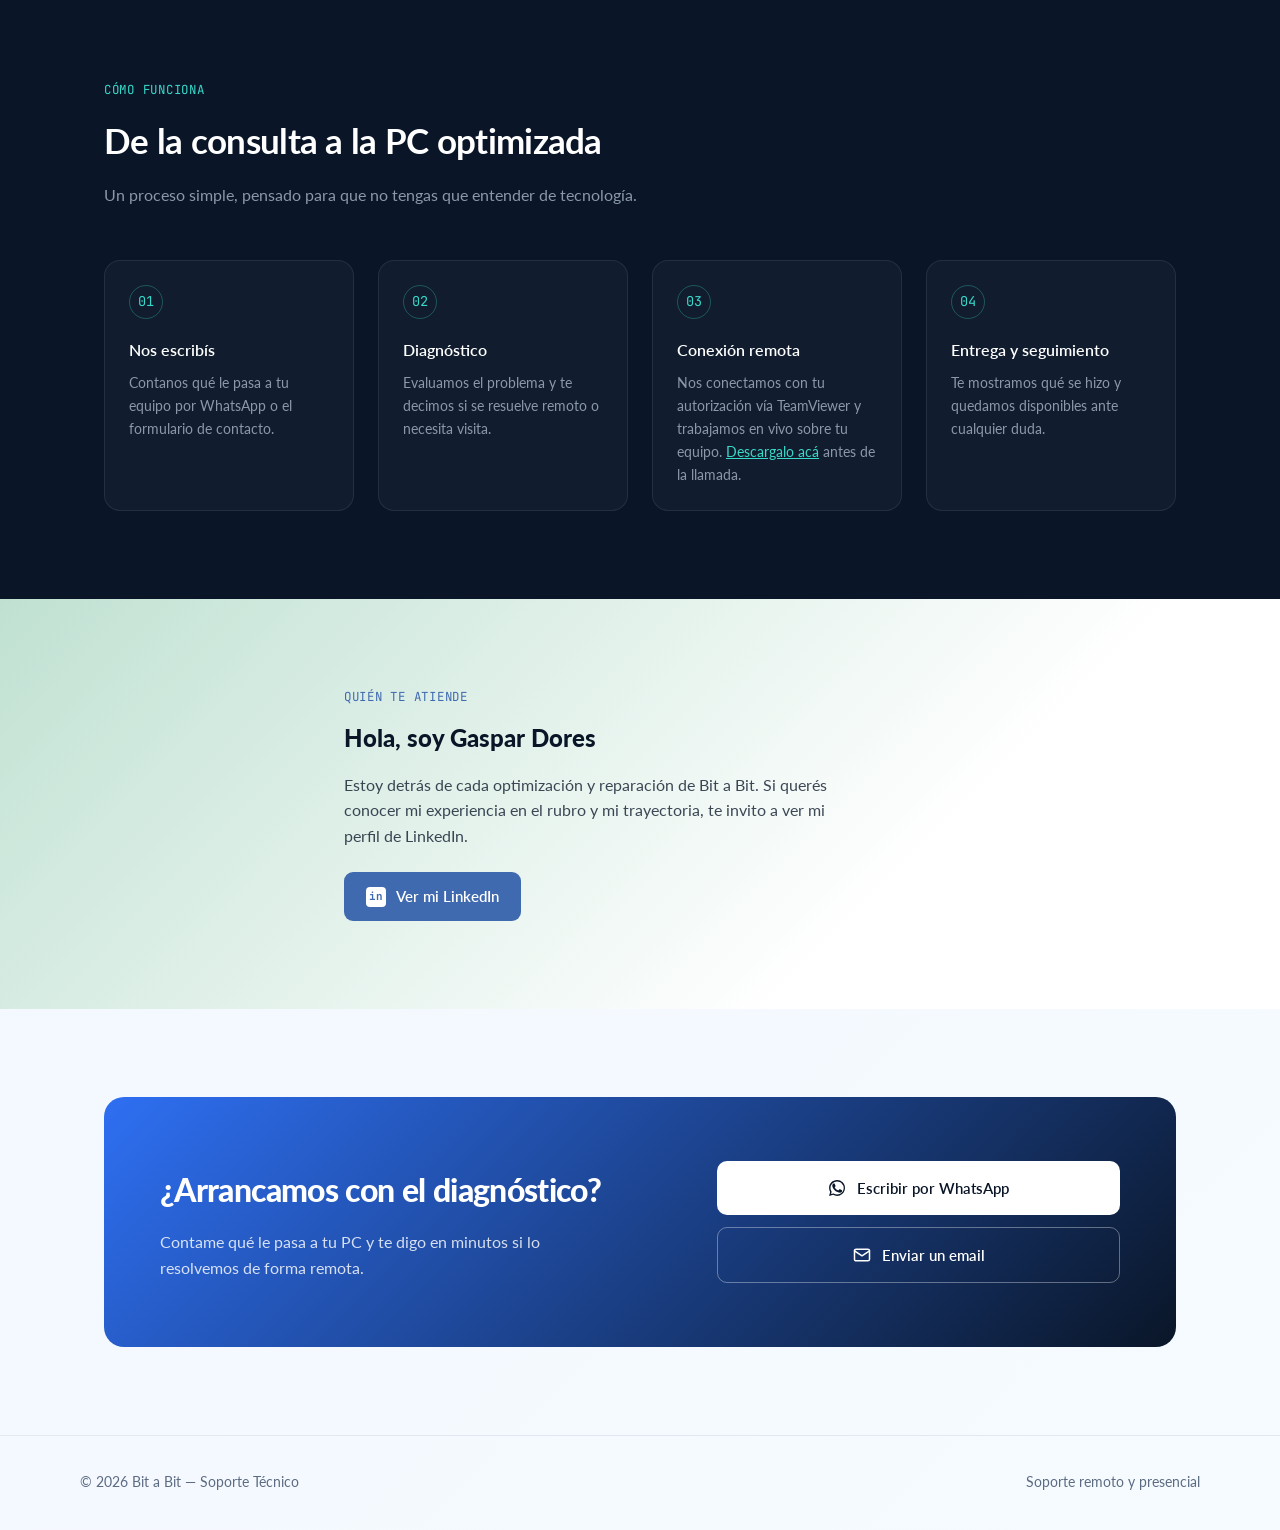
==== commit 930b995e: "POP-UP" ====
--- a/bit-a-bit.html
+++ b/bit-a-bit.html
@@ -7,6 +7,14 @@
 <link rel="preconnect" href="https://fonts.googleapis.com">
 <link href="https://fonts.googleapis.com/css2?family=Lato:wght@400;500;700;900&family=JetBrains+Mono:wght@400;500;600&display=swap" rel="stylesheet">
 <link rel="stylesheet" href="bit-a-bit.css">
+<script async src="https://www.googletagmanager.com/gtag/js?id=AW-18356510263"></script>
+<script>
+  window.dataLayer = window.dataLayer || [];
+  function gtag(){dataLayer.push(arguments);}
+  gtag('js', new Date());
+
+  gtag('config', 'AW-18356510263');
+</script>
 </head>
 <body>
 
@@ -248,6 +256,17 @@
   </div>
 </section>
 
+<div id="welcome-popup" class="welcome-popup" hidden role="dialog" aria-modal="true" aria-labelledby="welcome-popup-title">
+  <div class="welcome-popup-backdrop" data-close="true"></div>
+  <div class="welcome-popup-card">
+    <button class="welcome-popup-close" type="button" aria-label="Cerrar popup">×</button>
+    <span class="welcome-popup-badge">Oferta de bienvenida</span>
+    <h3 id="welcome-popup-title">Tu primer análisis gratis</h3>
+    <p>Recibí un diagnóstico inicial sin costo y reclamá tu beneficio escribiéndonos por WhatsApp.</p>
+    <a href="https://wa.me/5491173690680?text=Hola%20Bit%20a%20Bit,%20quiero%20reclamar%20mi%20an%C3%A1lisis%20gratuito" class="welcome-popup-cta" target="_blank" rel="noopener">Reclamar por WhatsApp</a>
+  </div>
+</div>
+
 <footer>
   <div class="footer-inner">
     <div>© 2026 Bit a Bit — Soporte Técnico</div>
@@ -256,6 +275,29 @@
 </footer>
 
 <script>
+  const popup = document.getElementById('welcome-popup');
+  const popupStorageKey = 'bitabit-welcome-popup-shown';
+
+  function closeWelcomePopup(){
+    if (!popup) return;
+    popup.hidden = true;
+    localStorage.setItem(popupStorageKey, '1');
+  }
+
+  if (popup && !localStorage.getItem(popupStorageKey)) {
+    window.setTimeout(() => {
+      popup.hidden = false;
+    }, 800);
+  }
+
+  popup?.querySelector('.welcome-popup-close')?.addEventListener('click', closeWelcomePopup);
+  popup?.querySelector('.welcome-popup-backdrop')?.addEventListener('click', closeWelcomePopup);
+  document.addEventListener('keydown', (event) => {
+    if (event.key === 'Escape' && popup && !popup.hidden) {
+      closeWelcomePopup();
+    }
+  });
+
   let currentVideo = 0;
   const videos = Array.from(document.querySelectorAll('.video-card'));
   const videoElements = videos.map((videoCard) => videoCard.querySelector('video'));
--- a/bit-a-bit.css
+++ b/bit-a-bit.css
@@ -367,6 +367,32 @@
 .trust-num{font-family:'JetBrains Mono',monospace;font-size:1.9rem;font-weight:600;color:var(--navy-950);}
 .trust-label{color:var(--slate-600);font-size:0.85rem;}
 
+/* ---------- POPUP DE BIENVENIDA ---------- */
+.welcome-popup[hidden]{display:none;}
+.welcome-popup{
+  position:fixed;inset:0;z-index:120;display:flex;align-items:center;justify-content:center;padding:24px;
+}
+.welcome-popup-backdrop{
+  position:absolute;inset:0;background:rgba(4,12,24,0.72);backdrop-filter:blur(3px);
+}
+.welcome-popup-card{
+  position:relative;z-index:1;width:min(100%, 430px);background:linear-gradient(145deg, #ffffff 0%, #f7fbff 100%);
+  border:1px solid rgba(46,111,242,0.16);border-radius:24px;padding:32px 28px;box-shadow:0 28px 60px -24px rgba(10,22,40,0.45);
+  text-align:center;
+}
+.welcome-popup-close{
+  position:absolute;top:14px;right:14px;border:none;background:rgba(10,22,40,0.06);color:var(--navy-950);width:36px;height:36px;border-radius:50%;display:flex;align-items:center;justify-content:center;cursor:pointer;font-size:1.2rem;
+}
+.welcome-popup-badge{
+  display:inline-flex;align-items:center;gap:8px;font-family:'JetBrains Mono',monospace;font-size:0.7rem;font-weight:700;text-transform:uppercase;letter-spacing:0.06em;background:var(--navy-950);color:var(--mint-400);padding:6px 12px;border-radius:20px;margin-bottom:16px;
+}
+.welcome-popup-card h3{font-size:1.35rem;margin-bottom:10px;color:var(--navy-950);}
+.welcome-popup-card p{color:var(--slate-600);margin-bottom:18px;font-size:0.95rem;}
+.welcome-popup-cta{
+  display:inline-flex;align-items:center;justify-content:center;background:var(--cyan-400);color:var(--navy-950);font-weight:700;padding:13px 20px;border-radius:999px;transition:transform .15s, box-shadow .15s;
+}
+.welcome-popup-cta:hover{transform:translateY(-2px);box-shadow:0 12px 24px -12px rgba(56,217,201,0.45);} 
+
 /* ---------- CONTACTO ---------- */
 .contact{
   background:linear-gradient(135deg,var(--blue-600),var(--navy-950));
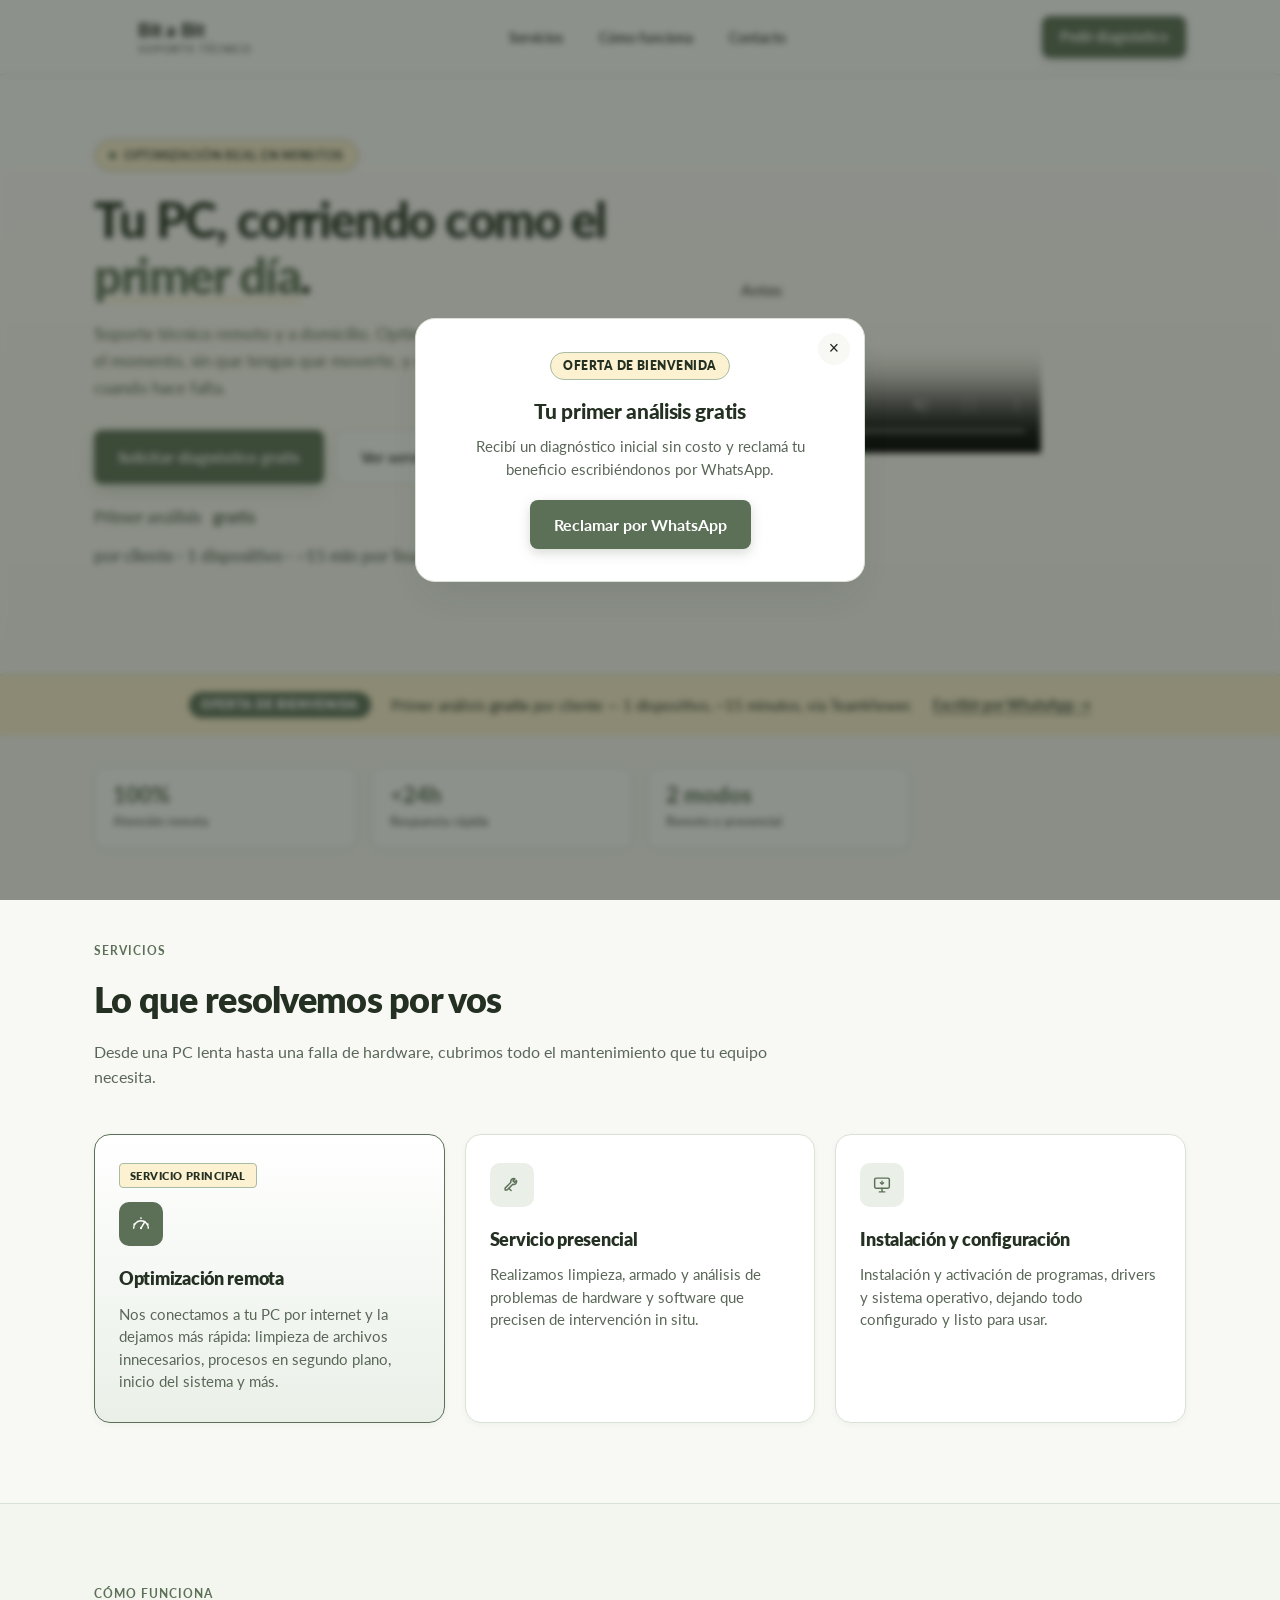
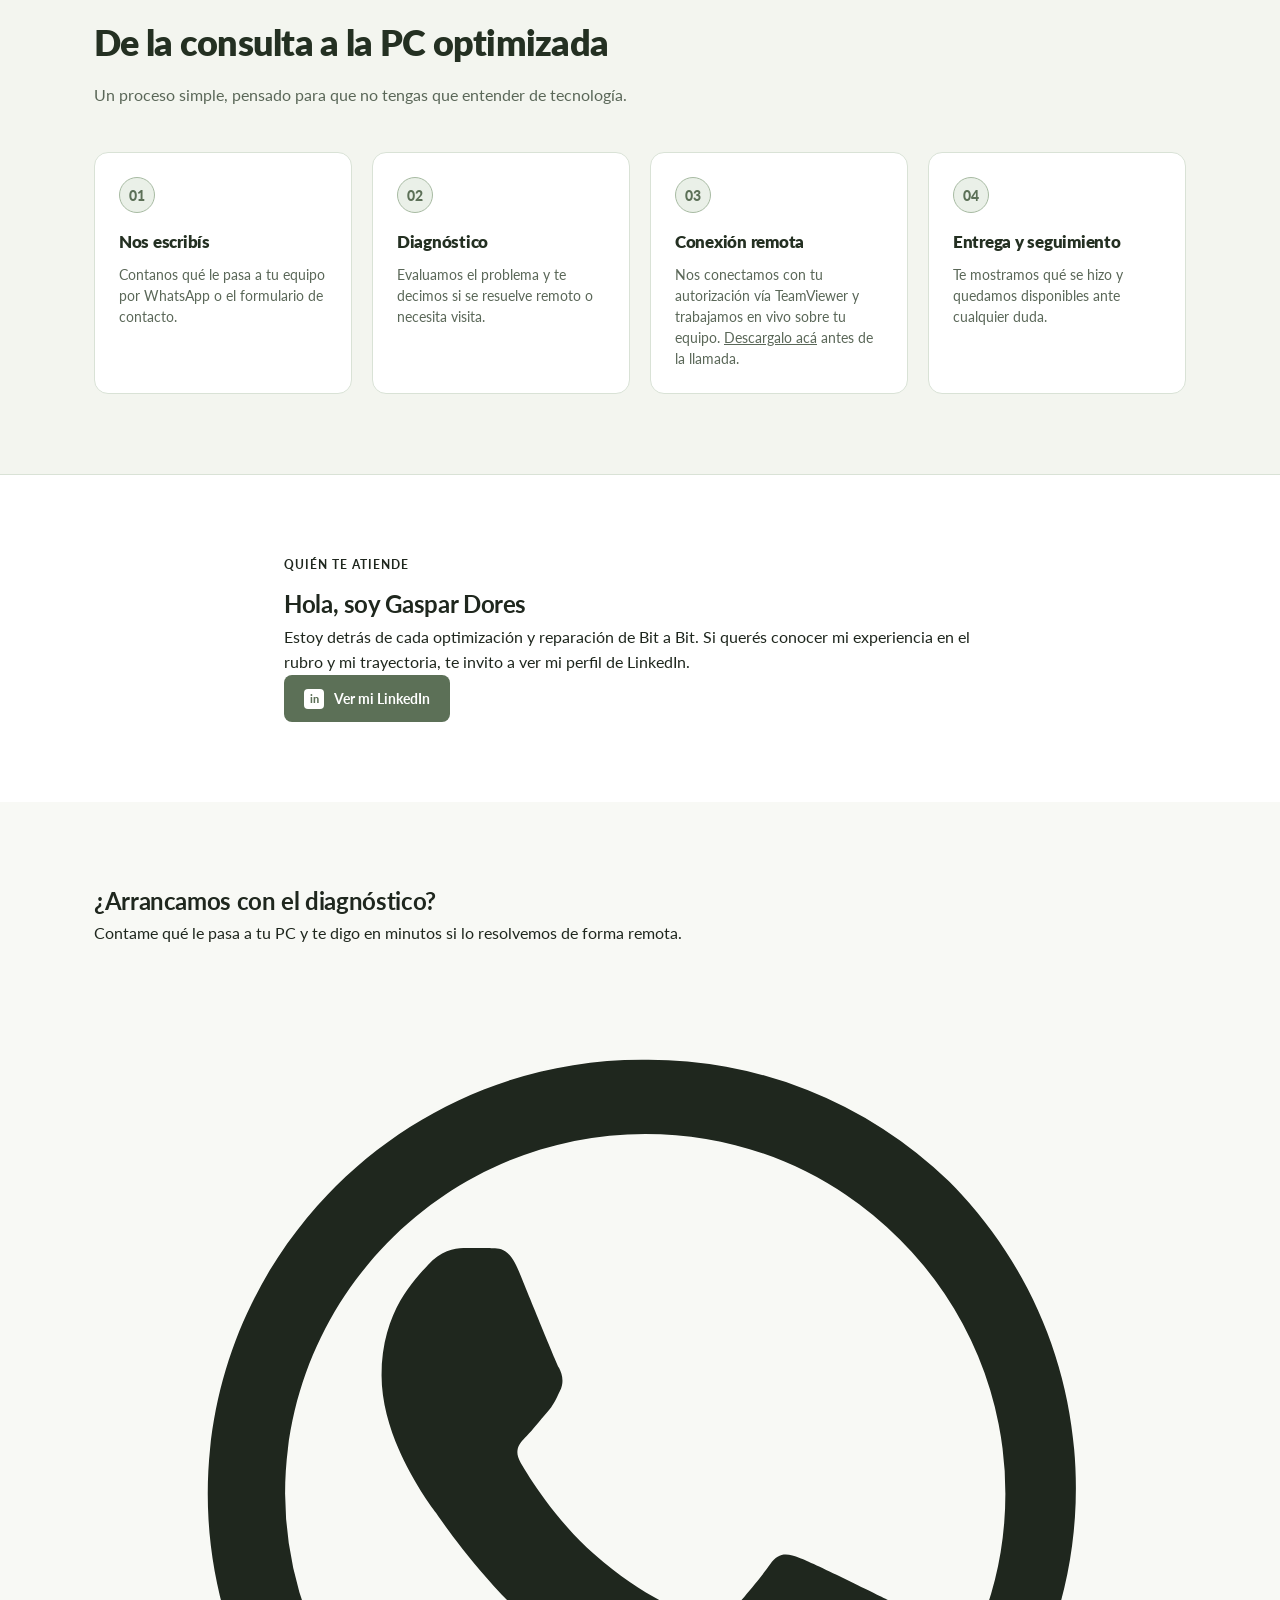
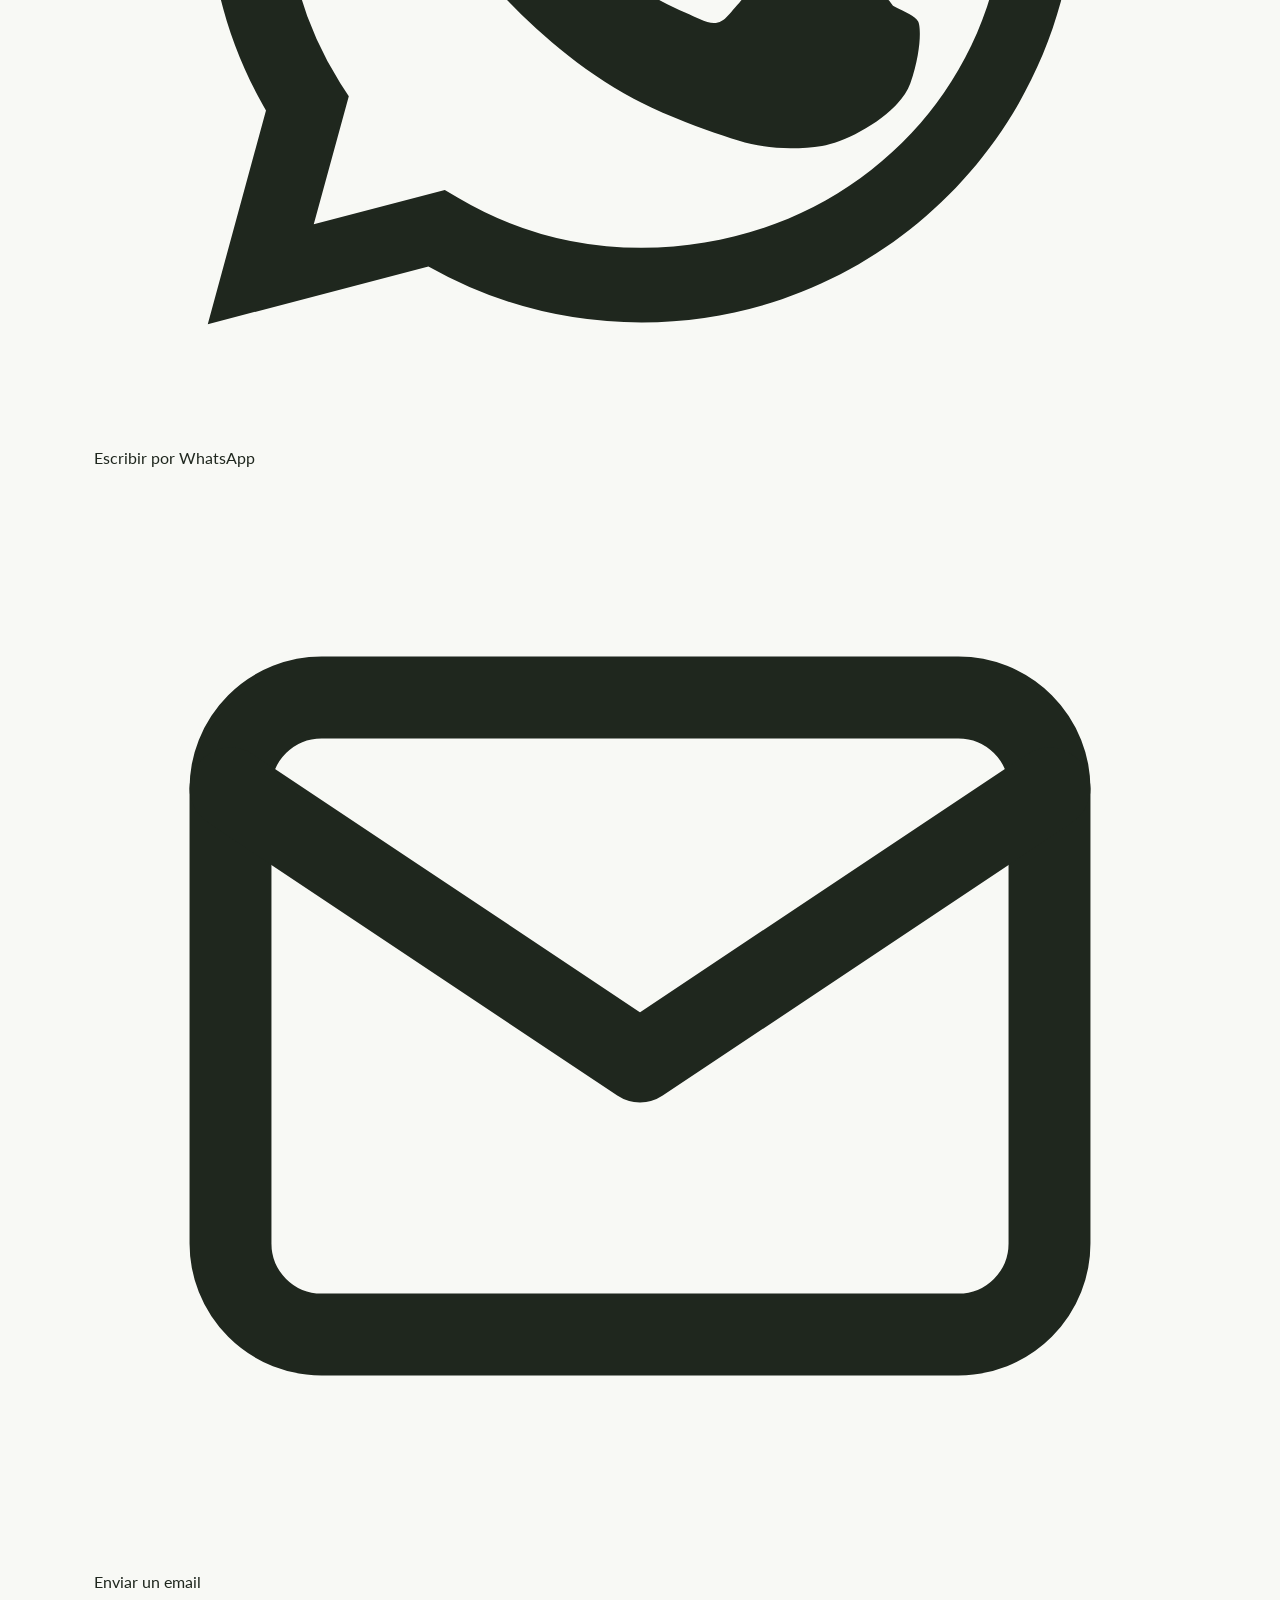
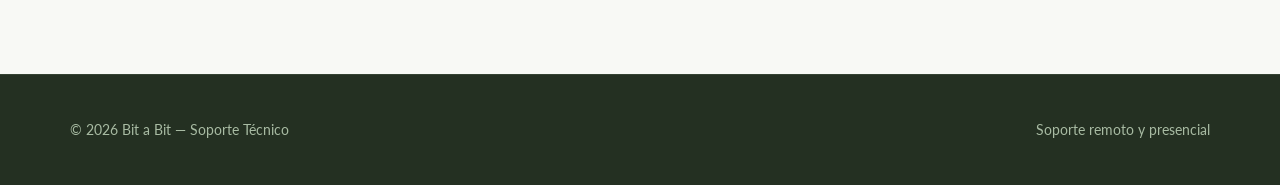
==== commit ce8c78e0: "feat: reestructuración de propuesta de valor a soporte IT B2B corporativo y PyMEs" ====
--- a/bit-a-bit.html
+++ b/bit-a-bit.html
@@ -247,7 +247,7 @@
           <svg viewBox="0 0 24 24" fill="currentColor" aria-hidden="true"><path d="M17.47 14.38c-.29-.14-1.7-.84-1.96-.93-.26-.1-.46-.14-.65.14-.2.29-.75.93-.92 1.12-.17.2-.34.22-.63.08-.29-.15-1.22-.45-2.32-1.43-.86-.76-1.44-1.71-1.61-2-.17-.29-.02-.44.13-.59.13-.13.29-.34.44-.51.15-.17.2-.29.29-.48.1-.2.05-.37-.02-.51-.08-.15-.65-1.56-.89-2.14-.23-.56-.47-.48-.65-.49h-.56c-.2 0-.51.07-.78.37-.26.29-1.02 1-1.02 2.43s1.05 2.82 1.19 3.01c.15.2 2.06 3.14 4.99 4.4.7.3 1.24.48 1.66.61.7.22 1.34.19 1.84.12.56-.08 1.7-.7 1.94-1.37.24-.68.24-1.26.17-1.37-.07-.12-.26-.19-.55-.34z"/><path d="M12.04 2.5c-5.26 0-9.54 4.28-9.54 9.54 0 1.68.44 3.32 1.28 4.76L2.5 21.5l4.85-1.27a9.53 9.53 0 0 0 4.68 1.23h.01c5.26 0 9.54-4.28 9.54-9.54 0-2.55-.99-4.94-2.79-6.75a9.5 9.5 0 0 0-6.75-2.67zm0 17.32h-.01a7.9 7.9 0 0 1-4.03-1.1l-.29-.17-2.88.75.77-2.81-.19-.29a7.9 7.9 0 0 1-1.21-4.16c0-4.36 3.55-7.91 7.92-7.91 2.11 0 4.1.82 5.59 2.32a7.86 7.86 0 0 1 2.32 5.6c0 4.36-3.55 7.77-7.99 7.77z"/></svg>
           Escribir por WhatsApp
         </a>
-        <a href="mailto:gaspar.e.dores@gmail.com" class="contact-btn outline">
+        <a href="mailto:bitabitsoportetecnico@gmail.com" class="contact-btn outline">
           <svg viewBox="0 0 24 24" fill="none" stroke="currentColor" stroke-width="1.8" stroke-linecap="round" stroke-linejoin="round" aria-hidden="true"><rect x="3" y="5" width="18" height="14" rx="2"/><path d="m3 7 9 6 9-6"/></svg>
           Enviar un email
         </a>
--- a/bit-a-bit.css
+++ b/bit-a-bit.css
@@ -1,433 +1,745 @@
 :root{
-  --navy-950:#0A1628;
-  --navy-800:#142845;
-  --navy-700:#1c3660;
-  --blue-600:#2E6FF2;
-  --blue-500:#4A82F5;
-  --cyan-400:#38D9C9;
-  --slate-600:#5B6B82;
-  --slate-400:#8B98AB;
-  --paper:#F5F7FA;
-  --white:#FFFFFF;
-  --line:#E3E8F0;
-  --mint-400:#67C090;
-  --blue-alt:#406AAF;
-  --mint-200:#C0E1D2;
-}
+  /* Paleta seleccionada por el usuario */
+  --forest-900:#243022;
+  --forest-800:#354333;
+  --forest-700:#5C7057; /* Primario bosque */
+  --sage-500:#89A482;   /* Secundario salvia */
+  --sage-300:#A8BBA3;   /* Acento laurel / bordes */
+  --sage-100:#EAF0E8;   /* Fondo suave salvia */
+  --cream-200:#F7E9B8;
+  --cream-100:#FCF1D0;  /* Acento crema / marfil */
+  --cream-50:#FDFBF4;   /* Fondo crema muy suave */
+  
+  /* Neutros terrosos y naturales (lejos del modo oscuro espacial) */
+  --bg-main:#F8F9F5;    /* Fondo general lienzo cálido */
+  --surface:#FFFFFF;    /* Tarjetas y superficies */
+  --surface-alt:#F3F5EF;/* Superficie alterna */
+  --text-main:#1F271E;  /* Texto principal grafito bosque */
+  --text-muted:#5A6758; /* Texto secundario apagado */
+  --border:#D9E2D6;     /* Borde sutil natural */
+  --border-focus:#5C7057;
+  --shadow-sm:0 2px 6px rgba(36,48,34,0.04);
+  --shadow-md:0 10px 25px -8px rgba(36,48,34,0.08);
+  --shadow-lg:0 20px 40px -15px rgba(36,48,34,0.12);
+}
+
 *{margin:0;padding:0;box-sizing:border-box;}
 html{scroll-behavior:smooth;}
 body{
-  font-family:'Lato',sans-serif;
-  color:var(--navy-950);
-  background:
-    radial-gradient(circle at top left, rgba(56,217,201,0.12), transparent 24%),
-    radial-gradient(circle at 90% 10%, rgba(46,111,242,0.12), transparent 20%),
-    linear-gradient(135deg, #f8fbff 0%, #f3f7ff 45%, #f6fbff 100%);
+  font-family:'Lato',-apple-system,BlinkMacSystemFont,"Segoe UI",Roboto,sans-serif;
+  color:var(--text-main);
+  background-color:var(--bg-main);
   line-height:1.6;
   position:relative;
   overflow-x:hidden;
 }
-body::before{
-  content:"";
-  position:fixed;
-  inset:0;
-  pointer-events:none;
-  z-index:-1;
-  background-image:
-    linear-gradient(rgba(46,111,242,0.05) 1px, transparent 1px),
-    linear-gradient(90deg, rgba(46,111,242,0.05) 1px, transparent 1px),
-    radial-gradient(circle at 20% 20%, rgba(56,217,201,0.08), transparent 18%),
-    radial-gradient(circle at 80% 30%, rgba(64,106,175,0.08), transparent 18%);
-  background-size:32px 32px, 32px 32px, auto, auto;
-  mask-image:linear-gradient(180deg, rgba(0,0,0,.75), transparent 92%);
-}
-body::after{
-  content:"";
-  position:fixed;
-  inset:0;
-  pointer-events:none;
-  z-index:-1;
-  background:
-    radial-gradient(circle at 15% 80%, rgba(46,111,242,0.08), transparent 22%),
-    radial-gradient(circle at 80% 70%, rgba(56,217,201,0.08), transparent 24%);
-  filter:blur(40px);
-}
-h1,h2,h3,.display,.logo-name{font-family:'Lato',sans-serif;font-weight:900;}
+
+h1,h2,h3,h4,.logo-name{
+  font-family:'Lato',sans-serif;
+  font-weight:700;
+  color:var(--text-main);
+  letter-spacing:-0.015em;
+}
+
 .mono{font-family:'JetBrains Mono',monospace;}
 a{text-decoration:none;color:inherit;}
 img{max-width:100%;display:block;}
-.wrap{max-width:1120px;margin:0 auto;padding:0 24px;}
-
-/* ---------- HEADER ---------- */
+.wrap{max-width:1140px;margin:0 auto;padding:0 24px;}
+
+/* ---------- HEADER / NAVEGACIÓN ---------- */
 header{
   position:sticky;top:0;z-index:50;
-  background:rgba(37,52,63,0.94);
+  background:rgba(255,255,255,0.95);
   backdrop-filter:blur(8px);
-  border-bottom:1px solid rgba(255,255,255,0.08);
-}
-.nav{display:flex;align-items:center;justify-content:space-between;padding:18px 24px;max-width:1120px;margin:0 auto;}
-.logo{display:flex;align-items:center;gap:10px;color:var(--white);font-weight:700;font-size:1.15rem;letter-spacing:-0.02em;}
+  border-bottom:1px solid var(--border);
+  box-shadow:var(--shadow-sm);
+}
+.nav{
+  display:flex;align-items:center;justify-content:space-between;
+  padding:16px 24px;max-width:1140px;margin:0 auto;
+}
+.logo{
+  display:flex;align-items:center;gap:12px;
+  color:var(--forest-900);
+}
+.logo-mark{
+  width:32px;height:32px;color:var(--forest-700);flex-shrink:0;
+}
 .logo-text{display:flex;flex-direction:column;line-height:1.15;}
-.logo-name{font-family:'Lato',sans-serif;font-weight:900;font-size:1.15rem;color:var(--white);}
-.logo-sub{font-family:'JetBrains Mono',monospace;font-size:0.6rem;letter-spacing:0.14em;text-transform:uppercase;color:var(--slate-400);margin-top:1px;}
-.logo-mark{width:12px;height:12px;border-radius:3px;background:var(--cyan-400);box-shadow:0 0 12px var(--cyan-400);}
-.nav-links{display:none;gap:14px;list-style:none;color:#A5D6A7;}
+.logo-name{font-size:1.2rem;font-weight:900;color:var(--forest-900);letter-spacing:-0.02em;}
+.logo-sub{
+  font-size:0.68rem;letter-spacing:0.08em;text-transform:uppercase;
+  color:var(--text-muted);font-weight:600;margin-top:2px;
+}
+.nav-links{display:none;gap:8px;list-style:none;}
 .nav-links a{
-  display:inline-flex;align-items:center;gap:7px;
-  font-family:'JetBrains Mono',monospace;
-  font-size:0.72rem;font-weight:600;text-transform:uppercase;letter-spacing:0.05em;
-  color:var(--mint-400);
-  background:rgba(103,192,144,0.10);
-  padding:9px 14px;border-radius:999px;
-  border:1px solid rgba(103,192,144,0.24);
-  transition:all .2s ease;
-  white-space:nowrap;
-  box-shadow:0 6px 16px -10px rgba(0,0,0,0.35);
-}
-.nav-links a::before{
-  content:'';width:5px;height:5px;border-radius:50%;background:var(--mint-400);
-  transition:all .2s ease;
-}
-.nav-links a:hover{background:linear-gradient(135deg, var(--cyan-400), #5bd8c8);color:var(--navy-950);border-color:transparent;transform:translateY(-1px);box-shadow:0 10px 20px -10px rgba(56,217,201,0.35);} 
-.nav-links a:hover::before{background:var(--navy-950);box-shadow:0 0 8px rgba(10,22,40,0.25);}
+  font-size:0.88rem;font-weight:600;color:var(--text-main);
+  padding:8px 14px;border-radius:8px;transition:all .18s ease;
+}
+.nav-links a:hover{
+  color:var(--forest-700);
+  background:var(--sage-100);
+}
 .nav-cta{
-  background:var(--cyan-400);color:var(--navy-950);font-weight:600;font-size:0.88rem;
-  padding:10px 18px;border-radius:8px;transition:transform .15s, box-shadow .15s;
-}
-.nav-cta:hover{transform:translateY(-1px);box-shadow:0 6px 16px rgba(56,217,201,0.35);}
-.nav-cta{display:none;}
-@media(min-width:700px){ .nav-links{display:flex;} .nav-cta{display:inline-block;} }
-
-/* ---------- HERO ---------- */
+  display:none;
+  background:var(--forest-700);color:#FFFFFF;font-weight:700;font-size:0.86rem;
+  padding:10px 18px;border-radius:8px;transition:all .18s ease;
+  box-shadow:0 4px 12px rgba(92,112,87,0.2);
+}
+.nav-cta:hover{
+  background:var(--forest-800);
+  transform:translateY(-1px);
+  box-shadow:0 6px 16px rgba(92,112,87,0.3);
+}
+@media(min-width:768px){ .nav-links{display:flex;} .nav-cta{display:inline-block;} }
+
+/* ---------- HERO SECTION (LIMPIO, HUMANO, B2B) ---------- */
 .hero{
-  background:radial-gradient(ellipse 900px 500px at 15% -10%, rgba(46,111,242,0.35), transparent),
-             linear-gradient(180deg, #162E93, #142866 60%, var(--navy-800));
-  color:var(--white);
-  padding:76px 24px 96px;
+  background:linear-gradient(180deg, #FFFFFF 0%, var(--cream-50) 50%, var(--bg-main) 100%);
+  padding:64px 24px 76px;
+  border-bottom:1px solid var(--border);
   position:relative;
-  overflow:hidden;
-}
-.hero::before{
-  content:"";
-  position:absolute;
-  inset:0;
-  background:
-    linear-gradient(135deg, rgba(56,217,201,0.16), transparent 34%),
-    linear-gradient(325deg, rgba(46,111,242,0.18), transparent 28%);
-  pointer-events:none;
-}
-.hero::after{
-  content:"";
-  position:absolute;
-  right:-6%;
-  bottom:-18%;
-  width:320px;
-  height:320px;
-  background:radial-gradient(circle, rgba(56,217,201,0.16), transparent 70%);
-  filter:blur(20px);
-  pointer-events:none;
 }
 .hero-grid{
-  max-width:1120px;margin:0 auto;
-  display:grid;grid-template-columns:1fr;gap:52px;align-items:center;
-}
-@media(min-width:900px){ .hero-grid{grid-template-columns:1.05fr 0.95fr;} }
-.eyebrow{
-  display:inline-flex;align-items:center;gap:8px;
-  font-family:'JetBrains Mono',monospace;font-size:0.78rem;color:var(--cyan-400);
-  background:rgba(56,217,201,0.08);border:1px solid rgba(56,217,201,0.25);
-  padding:6px 12px;border-radius:20px;margin-bottom:22px;
-}
-.eyebrow .dot{width:6px;height:6px;border-radius:50%;background:var(--cyan-400);animation:pulse 1.6s infinite;}
-@keyframes pulse{0%,100%{opacity:1;}50%{opacity:.3;}}
-.hero h1{font-size:clamp(2.1rem,4.4vw,3.4rem);font-weight:700;letter-spacing:-0.03em;line-height:1.08;margin-bottom:20px;}
-.hero h1 span{color:var(--cyan-400);}
-.hero p{font-size:1.05rem;color:var(--slate-400);max-width:480px;margin-bottom:32px;}
-.btn-row{display:flex;flex-wrap:wrap;gap:14px;}
-.btn-primary{
-  background:var(--cyan-400);color:var(--navy-950);font-weight:600;padding:14px 26px;border-radius:9px;
-  font-size:0.95rem;transition:transform .15s, box-shadow .15s;
-}
-.btn-primary:hover{transform:translateY(-2px);box-shadow:0 10px 24px rgba(56,217,201,0.3);}
-.btn-ghost{
-  border:1px solid rgba(255,255,255,0.25);color:var(--white);font-weight:600;padding:14px 26px;border-radius:9px;
-  font-size:0.95rem;transition:background .15s;
-}
-.btn-ghost:hover{background:rgba(255,255,255,0.06);}
+  display:grid;grid-template-columns:1fr;gap:44px;align-items:center;
+}
+@media(min-width:920px){ .hero-grid{grid-template-columns:1.15fr 0.85fr;} }
+
 .hero-badge{
   display:inline-flex;align-items:center;gap:8px;
-  font-family:'JetBrains Mono',monospace;font-size:0.74rem;text-transform:uppercase;letter-spacing:0.08em;
-  color:var(--cyan-400);background:rgba(56,217,201,0.12);border:1px solid rgba(56,217,201,0.22);
-  padding:7px 12px;border-radius:999px;margin-bottom:18px;
-}
-.hero-note{font-family:'JetBrains Mono',monospace;font-size:0.78rem;color:var(--mint-200);margin-top:18px;letter-spacing:0.01em;}
-.hero-note strong{color:var(--cyan-400);}
-
-/* ---------- HERO VIDEO ---------- */
-.hero-video-card{
-  background:linear-gradient(145deg, rgba(8,16,31,0.98), rgba(20,40,70,0.95));
-  border:1px solid rgba(255,255,255,0.12);
-  border-radius:22px;
-  box-shadow:0 28px 60px -24px rgba(0,0,0,0.7), inset 0 1px 0 rgba(255,255,255,0.06);
-  overflow:hidden;
-  position:relative;
-}
-.hero-video-card::before{
-  content:"";
-  position:absolute;inset:0;
-  background:linear-gradient(135deg, rgba(56,217,201,0.12), transparent 36%, rgba(46,111,242,0.14));
-  pointer-events:none;
-}
-.hero-video{width:100%;display:block;aspect-ratio:16/9;object-fit:cover;background:#0F172A;transform:scale(1.08);object-position:center 18%;}
-.term-bar{display:flex;align-items:center;justify-content:space-between;gap:8px;padding:0;height:10px;background:transparent;border-bottom:none;} 
-.term-dot{width:10px;height:10px;border-radius:50%;}
-.minimalist-bar{background:transparent;}
-.bar-title{font-family:'JetBrains Mono',monospace;font-size:0.74rem;letter-spacing:0.08em;text-transform:uppercase;color:var(--slate-400);}
-.bar-status{display:flex;align-items:center;gap:8px;}
-.bar-pill{display:inline-flex;align-items:center;gap:6px;padding:5px 10px;border-radius:999px;background:rgba(56,217,201,0.12);color:var(--cyan-400);font-family:'JetBrains Mono',monospace;font-size:0.68rem;letter-spacing:0.06em;text-transform:uppercase;}
-.bar-pill::before{content:"";width:6px;height:6px;border-radius:50%;background:var(--cyan-400);box-shadow:0 0 8px var(--cyan-400);}
-
-/* ---------- SECTION SHARED ---------- */
-/* ---------- OFERTA ---------- */
-.offer{background:var(--mint-200);padding:20px 24px;}
-.offer-inner{display:flex;flex-wrap:wrap;align-items:center;justify-content:center;gap:14px 24px;text-align:center;}
-.offer-badge{
-  font-family:'JetBrains Mono',monospace;font-size:0.7rem;font-weight:700;text-transform:uppercase;letter-spacing:0.06em;
-  background:var(--navy-950);color:var(--mint-400);padding:5px 12px;border-radius:20px;
-}
-.offer-inner p{font-family:'Lato',sans-serif;font-size:0.95rem;color:var(--navy-950);}
-.offer-link{
-  font-family:'JetBrains Mono',monospace;font-size:0.82rem;font-weight:600;color:var(--blue-alt);
-  border-bottom:1px solid var(--blue-alt);white-space:nowrap;
-}
-.offer-link:hover{color:var(--navy-950);border-color:var(--navy-950);} 
-.trust-strip{padding:0 24px 24px;}
-.trust-strip-inner{display:grid;grid-template-columns:1fr;gap:14px;}
-@media(min-width:720px){ .trust-strip-inner{grid-template-columns:repeat(3,1fr);} }
-.trust-pill{display:flex;align-items:center;justify-content:space-between;gap:12px;background:var(--white);border:1px solid var(--line);border-radius:999px;padding:12px 16px;box-shadow:0 10px 24px -18px rgba(10,22,40,0.35);}
-.trust-pill strong{font-family:'JetBrains Mono',monospace;color:var(--blue-600);font-size:0.95rem;}
-.trust-pill span{color:var(--slate-600);font-size:0.84rem;}
-
-/* ---------- RESEÑAS ---------- */
-.reviews-grid{display:grid;grid-template-columns:1fr;gap:20px;}
-@media(min-width:720px){ .reviews-grid{grid-template-columns:repeat(3,1fr);} }
-.review-card{
-  background:var(--white);border:1px solid var(--line);border-radius:14px;padding:26px 24px;
-  display:flex;flex-direction:column;gap:14px;
-}
-.review-stars{color:var(--mint-400);font-size:1rem;letter-spacing:2px;}
-.review-text{color:var(--navy-950);font-size:0.95rem;line-height:1.55;flex:1;}
-.review-author{display:flex;align-items:center;gap:10px;margin-top:4px;}
-.review-avatar{
-  width:36px;height:36px;border-radius:50%;background:var(--blue-alt);color:var(--white);
-  display:flex;align-items:center;justify-content:center;font-weight:700;font-size:0.85rem;flex-shrink:0;
-}
-.review-name{font-weight:700;font-size:0.9rem;}
-.review-meta{color:var(--slate-600);font-size:0.78rem;}
-.review-placeholder-tag{
-  font-family:'JetBrains Mono',monospace;font-size:0.65rem;text-transform:uppercase;letter-spacing:0.06em;
-  color:var(--slate-600);border:1px dashed var(--line);padding:3px 8px;border-radius:6px;align-self:flex-start;
-}
-.reviews-summary{display:flex;align-items:center;gap:14px;margin-bottom:42px;flex-wrap:wrap;}
-.reviews-score{font-family:'JetBrains Mono',monospace;font-size:2.2rem;font-weight:700;color:var(--navy-950);}
-.reviews-score-sub{color:var(--slate-600);font-size:0.85rem;}
-
-section{padding:88px 0;}
-.section-head{max-width:560px;margin-bottom:52px;}
-.section-eyebrow{font-family:'JetBrains Mono',monospace;font-size:0.78rem;color:var(--blue-600);letter-spacing:.06em;text-transform:uppercase;margin-bottom:12px;}
-.section-head h2{font-size:clamp(1.6rem,3vw,2.2rem);font-weight:700;letter-spacing:-0.02em;margin-bottom:14px;}
-.section-head p{color:var(--slate-600);font-size:1rem;}
-
-#servicios .section-head{
-  padding:28px 30px;
-  border-radius:24px;
-  background:
-    linear-gradient(135deg, rgba(9,24,48,0.96), rgba(27,57,112,0.94)),
-    radial-gradient(circle at top left, rgba(56,217,201,0.16), transparent 32%);
-  border:1px solid rgba(56,217,201,0.24);
-  box-shadow:0 22px 45px -24px rgba(10,22,40,0.55), inset 0 1px 0 rgba(255,255,255,0.08);
-  position:relative;
-  overflow:hidden;
-}
-#servicios .section-head::before{
-  content:"";
-  position:absolute;
-  inset:0;
-  background-image:
-    linear-gradient(rgba(255,255,255,0.05) 1px, transparent 1px),
-    linear-gradient(90deg, rgba(255,255,255,0.05) 1px, transparent 1px);
-  background-size:22px 22px;
-  opacity:0.22;
-  pointer-events:none;
-}
-#servicios .section-head h2{
-  font-size:clamp(1.9rem,3.2vw,2.45rem);
-  letter-spacing:-0.03em;
-  color:#f7fbff;
-  position:relative;
-  z-index:1;
-}
-#servicios .section-head p{
-  color:rgba(240,247,255,0.8);
-  position:relative;
-  z-index:1;
-}
-#servicios .section-head .section-eyebrow{
-  color:var(--cyan-400);
-  font-weight:700;
-  position:relative;
-  z-index:1;
-}
-
-/* ---------- SERVICIOS ---------- */
-.services-grid{display:grid;grid-template-columns:1fr;gap:20px;}
-@media(min-width:720px){ .services-grid{grid-template-columns:repeat(3,1fr);} }
-.service-card,
-.review-card,
-.trust-pill{
-  box-shadow:0 18px 40px -26px rgba(10,22,40,0.24);
-}
-.service-card{
-  background:linear-gradient(145deg, #ffffff 0%, #f7fbff 100%);
-  border:1px solid rgba(46,111,242,0.14);
+  font-size:0.75rem;font-weight:700;text-transform:uppercase;letter-spacing:0.06em;
+  background:var(--cream-100);color:var(--forest-900);
+  border:1px solid var(--sage-300);
+  padding:6px 14px;border-radius:999px;margin-bottom:20px;
+}
+.hero-badge::before{
+  content:"";width:7px;height:7px;border-radius:50%;background:var(--forest-700);
+}
+
+.hero h1{
+  font-size:clamp(2.1rem,3.8vw,3.1rem);
+  font-weight:900;line-height:1.14;letter-spacing:-0.03em;
+  color:var(--forest-900);margin-bottom:18px;
+}
+.hero h1 span{
+  color:var(--forest-700);
+  text-decoration:underline;
+  text-decoration-color:var(--cream-100);
+  text-underline-offset:4px;
+}
+.hero p{
+  font-size:1.05rem;color:var(--text-muted);line-height:1.6;
+  margin-bottom:28px;max-width:540px;
+}
+.btn-row{display:flex;flex-wrap:wrap;gap:12px;}
+
+.btn-primary{
+  background:var(--forest-700);color:#FFFFFF;font-weight:700;
+  padding:14px 24px;border-radius:8px;font-size:0.95rem;
+  transition:all .18s ease;
+  box-shadow:0 6px 16px rgba(92,112,87,0.22);
+  display:inline-flex;align-items:center;gap:8px;
+}
+.btn-primary:hover{
+  background:var(--forest-800);
+  transform:translateY(-1px);
+  box-shadow:0 8px 20px rgba(92,112,87,0.3);
+}
+
+.btn-ghost{
+  background:var(--surface);color:var(--forest-900);font-weight:700;
+  padding:14px 24px;border-radius:8px;font-size:0.95rem;
+  border:1px solid var(--border);transition:all .18s ease;
+}
+.btn-ghost:hover{
+  background:var(--sage-100);
+  border-color:var(--sage-300);
+}
+
+.hero-note{
+  font-size:0.82rem;color:var(--forest-800);margin-top:20px;
+  font-weight:600;display:flex;flex-wrap:wrap;gap:12px;
+}
+.hero-note span{display:inline-flex;align-items:center;gap:4px;}
+
+/* ---------- TARJETA DE COBERTURA & GARANTÍAS (HERO DERECHA) ---------- */
+.service-guarantee-card{
+  background:var(--surface);
+  border:1px solid var(--border);
   border-radius:18px;
   padding:28px 24px;
-  transition:all .28s ease;
+  box-shadow:var(--shadow-md);
   position:relative;
-  overflow:hidden;
-  box-shadow:0 16px 34px -24px rgba(10,22,40,0.28);
-}
-.service-card::before{
-  content:"";
-  position:absolute;
-  inset:0;
-  background:linear-gradient(135deg, rgba(46,111,242,0.08), rgba(56,217,201,0.08));
-  opacity:0;
-  transition:opacity .28s ease;
-  pointer-events:none;
-}
-.service-card::after{
-  content:"";
-  position:absolute;
-  top:-30%;
-  right:-20%;
-  width:140px;
-  height:140px;
-  background:radial-gradient(circle, rgba(56,217,201,0.16), transparent 72%);
-  transition:transform .28s ease;
-  pointer-events:none;
+}
+.guarantee-header{
+  display:flex;align-items:center;justify-content:space-between;
+  padding-bottom:16px;margin-bottom:18px;border-bottom:1px solid var(--border);
+}
+.guarantee-title{
+  font-size:1.05rem;font-weight:800;color:var(--forest-900);
+}
+.guarantee-badge{
+  font-size:0.72rem;font-weight:700;text-transform:uppercase;letter-spacing:0.04em;
+  background:var(--cream-100);color:var(--forest-800);
+  padding:4px 10px;border-radius:6px;
+  border:1px solid rgba(137,164,130,0.4);
+}
+.guarantee-list{
+  list-style:none;display:flex;flex-direction:column;gap:14px;
+}
+.guarantee-item{
+  display:flex;align-items:flex-start;gap:12px;
+}
+.guarantee-icon{
+  width:32px;height:32px;border-radius:8px;
+  background:var(--sage-100);color:var(--forest-700);
+  display:flex;align-items:center;justify-content:center;
+  flex-shrink:0;margin-top:2px;
+}
+.guarantee-icon svg{width:18px;height:18px;}
+.guarantee-item strong{
+  display:block;font-size:0.92rem;color:var(--forest-900);margin-bottom:2px;
+}
+.guarantee-item p{
+  font-size:0.84rem;color:var(--text-muted);line-height:1.45;margin-bottom:0;
+}
+.guarantee-footer{
+  margin-top:20px;padding-top:16px;border-top:1px solid var(--border);
+  display:flex;align-items:center;justify-content:space-between;gap:10px;
+}
+.guarantee-footer a{
+  font-size:0.84rem;font-weight:700;color:var(--forest-700);
+  display:inline-flex;align-items:center;gap:6px;
+}
+.guarantee-footer a:hover{text-decoration:underline;}
+
+/* ---------- STRIP DE OFERTA / RELEVAMIENTO (CREMA CÁLIDO) ---------- */
+.offer{
+  background:var(--cream-100);
+  border-top:1px solid var(--cream-200);
+  border-bottom:1px solid var(--cream-200);
+  padding:16px 24px;
+}
+.offer-inner{
+  display:flex;flex-wrap:wrap;align-items:center;justify-content:center;gap:12px 20px;
+  text-align:center;
+}
+.offer-badge{
+  font-size:0.72rem;font-weight:800;text-transform:uppercase;letter-spacing:0.06em;
+  background:var(--forest-700);color:#FFFFFF;padding:4px 12px;border-radius:20px;
+}
+.offer-inner p{
+  font-size:0.95rem;color:var(--forest-900);margin:0;
+}
+.offer-link{
+  font-size:0.88rem;font-weight:700;color:var(--forest-800);
+  text-decoration:underline;text-underline-offset:3px;
+}
+.offer-link:hover{color:var(--forest-900);}
+
+/* ---------- MÉTRICAS / TRUST STRIP ---------- */
+.trust-strip{padding:32px 24px 12px;}
+.trust-strip-inner{
+  display:grid;grid-template-columns:1fr;gap:14px;
+}
+@media(min-width:720px){ .trust-strip-inner{grid-template-columns:repeat(4,1fr);} }
+.trust-pill{
+  display:flex;flex-direction:column;gap:3px;
+  background:var(--surface);border:1px solid var(--border);
+  border-radius:12px;padding:16px 18px;
+  box-shadow:var(--shadow-sm);
+}
+.trust-pill strong{
+  font-size:1.35rem;font-weight:900;color:var(--forest-700);line-height:1.1;
+}
+.trust-pill span{
+  color:var(--text-muted);font-size:0.82rem;font-weight:600;
+}
+
+/* ---------- SECCIÓN BASE Y ENCABEZADOS ---------- */
+section{padding:80px 0;}
+.section-head{max-width:680px;margin-bottom:44px;}
+.section-eyebrow{
+  font-size:0.78rem;font-weight:700;letter-spacing:.08em;text-transform:uppercase;
+  color:var(--forest-700);margin-bottom:10px;
+}
+.section-head h2{
+  font-size:clamp(1.7rem,2.8vw,2.3rem);font-weight:800;
+  letter-spacing:-0.02em;margin-bottom:12px;color:var(--forest-900);
+}
+.section-head p{
+  color:var(--text-muted);font-size:1rem;line-height:1.55;
+}
+
+/* ---------- SERVICIOS CORPORATIVOS ---------- */
+.services-grid{
+  display:grid;grid-template-columns:1fr;gap:20px;
+}
+@media(min-width:720px){ .services-grid{grid-template-columns:repeat(2,1fr);} }
+@media(min-width:1024px){ .services-grid{grid-template-columns:repeat(3,1fr);} }
+
+.service-card{
+  background:var(--surface);
+  border:1px solid var(--border);
+  border-radius:16px;
+  padding:28px 24px;
+  transition:all .22s ease;
+  display:flex;flex-direction:column;
+  box-shadow:var(--shadow-sm);
+  position:relative;
 }
 .service-card:hover{
-  border-color:rgba(56,217,201,0.34);
-  transform:translateY(-6px) scale(1.01);
-  box-shadow:0 24px 48px -22px rgba(46,111,242,0.28);
-}
-.service-card:hover::before{opacity:1;}
-.service-card:hover::after{transform:scale(1.15) translate(-6px, 6px);}
-.service-card.featured{background:linear-gradient(160deg,var(--navy-950),var(--navy-700));border-color:rgba(56,217,201,0.24);}
-.service-card.featured::before{background:linear-gradient(135deg, rgba(56,217,201,0.14), rgba(46,111,242,0.2));}
-.service-card.featured *{color:var(--white);}
-.service-card.featured p{color:var(--slate-400);}
-.service-icon{width:42px;height:42px;border-radius:10px;background:rgba(46,111,242,0.1);display:flex;align-items:center;justify-content:center;margin-bottom:18px;color:var(--blue-600);}
+  border-color:var(--sage-500);
+  transform:translateY(-3px);
+  box-shadow:var(--shadow-md);
+}
+.service-card.featured{
+  border-color:var(--forest-700);
+  background:linear-gradient(180deg, #FFFFFF 0%, var(--sage-100) 100%);
+}
+.service-icon{
+  width:44px;height:44px;border-radius:10px;
+  background:var(--sage-100);color:var(--forest-700);
+  display:flex;align-items:center;justify-content:center;
+  margin-bottom:18px;
+}
 .service-icon svg{width:22px;height:22px;}
-.service-card.featured .service-icon{background:rgba(56,217,201,0.15);color:var(--cyan-400);}
-.service-card h3{font-size:1.1rem;font-weight:600;margin-bottom:8px;letter-spacing:-0.01em;}
-.service-card p{color:var(--slate-600);font-size:0.92rem;}
+.service-card.featured .service-icon{
+  background:var(--forest-700);color:#FFFFFF;
+}
+.service-card h3{
+  font-size:1.15rem;font-weight:800;margin-bottom:10px;color:var(--forest-900);
+}
+.service-card p{
+  color:var(--text-muted);font-size:0.91rem;line-height:1.55;flex:1;
+}
 .tag{
-  display:inline-block;font-family:'JetBrains Mono',monospace;font-size:0.7rem;color:var(--cyan-400);
-  background:rgba(56,217,201,0.12);padding:4px 10px;border-radius:20px;margin-bottom:14px;
-}
-
-/* ---------- RESULTADOS / VIDEOS ---------- */
-.video-shell{width:100%;}
-.hero-video-shell{display:flex;flex-direction:column;gap:12px;padding:12px 12px 14px;background:rgba(255,255,255,0.03);}
-.video-card{display:block;background:transparent;border:none;border-radius:0;padding:0;box-shadow:none;animation:fadeInVideo .35s ease both;}
-.video-card[hidden]{display:none;}
-.video-stage{position:relative;overflow:hidden;border-radius:12px;background:#0F172A;}
-.hero-video{width:100%;display:block;aspect-ratio:16/9;object-fit:cover;object-position:center 18%;transform:scale(1.05);filter:contrast(1.04) brightness(1.02) saturate(1.02);}
-.video-stage::after{content:"";position:absolute;inset:0;background:linear-gradient(180deg, rgba(255,255,255,0.03), transparent 24%, rgba(0,0,0,0.08));pointer-events:none;}
-.video-caption{position:absolute;left:14px;bottom:14px;z-index:2;padding:8px 12px;border-radius:999px;font-family:'JetBrains Mono',monospace;font-size:0.72rem;letter-spacing:0.08em;text-transform:uppercase;border:1px solid rgba(255,255,255,0.18);background:rgba(10,22,40,0.82);color:var(--white);box-shadow:0 8px 16px -10px rgba(0,0,0,0.45);} 
-.video-caption.before{background:linear-gradient(135deg, rgba(255,95,87,0.2), rgba(255,95,87,0.1));color:#ffd9d6;border-color:rgba(255,95,87,0.3);} 
-.video-caption.after{background:linear-gradient(135deg, rgba(56,217,201,0.22), rgba(56,217,201,0.1));color:#dffdf9;border-color:rgba(56,217,201,0.3);} 
-/* ---------- PROCESO ---------- */
-.process{background:var(--navy-950);color:var(--white);}
-.process .section-head p{color:var(--slate-400);}
-.process .section-eyebrow{color:var(--cyan-400);}
-.steps{display:grid;grid-template-columns:1fr;gap:0;position:relative;}
-@media(min-width:820px){ .steps{grid-template-columns:repeat(4,1fr);gap:24px;} }
-.step{position:relative;padding:24px;border:1px solid rgba(255,255,255,0.08);border-radius:16px;background:rgba(255,255,255,0.03);}
-.step-num{font-family:'JetBrains Mono',monospace;font-size:0.85rem;color:var(--cyan-400);border:1px solid rgba(56,217,201,0.3);width:34px;height:34px;border-radius:50%;display:flex;align-items:center;justify-content:center;margin-bottom:18px;}
-.step h3{font-size:1.02rem;font-weight:600;margin-bottom:8px;}
-.step p{color:var(--slate-400);font-size:0.9rem;}
-
-/* ---------- CONFIANZA / STATS ---------- */
-.trust{display:grid;grid-template-columns:repeat(2,1fr);gap:28px;}
-@media(min-width:720px){ .trust{grid-template-columns:repeat(4,1fr);} }
-.trust-item{text-align:left;border-left:2px solid var(--blue-500);padding-left:16px;}
-.trust-num{font-family:'JetBrains Mono',monospace;font-size:1.9rem;font-weight:600;color:var(--navy-950);}
-.trust-label{color:var(--slate-600);font-size:0.85rem;}
-
-/* ---------- POPUP DE BIENVENIDA ---------- */
+  align-self:flex-start;
+  font-size:0.68rem;font-weight:800;text-transform:uppercase;letter-spacing:0.04em;
+  color:var(--forest-900);background:var(--cream-100);
+  border:1px solid var(--sage-300);
+  padding:3px 10px;border-radius:4px;margin-bottom:14px;
+}
+
+/* ---------- PLANES DE ABONO / PRICING ---------- */
+.plans-section{
+  background:linear-gradient(180deg, var(--bg-main) 0%, #FFFFFF 50%, var(--bg-main) 100%);
+  border-top:1px solid var(--border);
+  border-bottom:1px solid var(--border);
+}
+.pricing-grid{
+  display:grid;grid-template-columns:1fr;gap:24px;align-items:stretch;
+}
+@media(min-width:960px){ .pricing-grid{grid-template-columns:repeat(3,1fr);} }
+
+.plan-card{
+  background:var(--surface);
+  border:1px solid var(--border);
+  border-radius:18px;
+  padding:32px 24px;
+  display:flex;flex-direction:column;
+  position:relative;
+  box-shadow:var(--shadow-sm);
+  transition:all .22s ease;
+}
+.plan-card:hover{
+  border-color:var(--sage-500);
+  transform:translateY(-3px);
+  box-shadow:var(--shadow-md);
+}
+.plan-card.featured{
+  border:2px solid var(--forest-700);
+  background:var(--surface);
+  box-shadow:var(--shadow-md);
+}
+.plan-badge{
+  position:absolute;top:-13px;left:50%;transform:translateX(-50%);
+  background:var(--cream-100);color:var(--forest-900);
+  font-size:0.72rem;font-weight:800;letter-spacing:0.04em;text-transform:uppercase;
+  padding:4px 14px;border-radius:999px;
+  border:1px solid var(--forest-700);
+  white-space:nowrap;
+}
+.plan-header{
+  margin-bottom:18px;padding-bottom:16px;border-bottom:1px solid var(--border);
+}
+.plan-name{
+  font-size:1.35rem;font-weight:900;color:var(--forest-900);margin-bottom:4px;
+}
+.plan-target{
+  font-size:0.78rem;font-weight:700;color:var(--forest-700);margin-bottom:8px;
+  text-transform:uppercase;letter-spacing:0.04em;
+}
+.plan-desc{
+  font-size:0.88rem;color:var(--text-muted);line-height:1.45;
+}
+.plan-price-box{
+  margin:14px 0 18px;padding:12px 14px;border-radius:8px;
+  background:var(--sage-100);border:1px solid rgba(137,164,130,0.3);
+}
+.plan-price-label{
+  font-size:0.72rem;text-transform:uppercase;letter-spacing:0.04em;
+  color:var(--text-muted);font-weight:700;
+}
+.plan-price-val{
+  font-size:1.35rem;font-weight:900;color:var(--forest-900);margin-top:2px;
+}
+.plan-price-sub{
+  font-size:0.76rem;color:var(--text-muted);margin-top:2px;
+}
+.plan-features{
+  list-style:none;display:flex;flex-direction:column;gap:11px;
+  margin-bottom:26px;flex:1;
+}
+.plan-features li{
+  position:relative;padding-left:22px;
+  font-size:0.87rem;color:var(--text-main);line-height:1.4;
+}
+.plan-features li::before{
+  content:"✓";position:absolute;left:0;top:0;
+  color:var(--forest-700);font-weight:900;font-size:0.9rem;
+}
+.plan-features li.highlight{
+  font-weight:700;color:var(--forest-900);
+}
+.plan-cta{
+  display:block;text-align:center;padding:12px 18px;border-radius:8px;
+  font-weight:700;font-size:0.9rem;transition:all .18s ease;
+  border:1px solid var(--forest-700);color:var(--forest-700);background:transparent;
+}
+.plan-cta:hover{
+  background:var(--forest-700);color:#FFFFFF;
+}
+.plan-card.featured .plan-cta{
+  background:var(--forest-700);color:#FFFFFF;border:none;
+  box-shadow:0 4px 12px rgba(92,112,87,0.25);
+}
+.plan-card.featured .plan-cta:hover{
+  background:var(--forest-800);
+}
+
+/* ---------- VENTAJAS B2B (POR QUÉ ELEGIRNOS) ---------- */
+.ventajas-section{background:var(--surface);}
+.ventajas-grid{
+  display:grid;grid-template-columns:1fr;gap:20px;
+}
+@media(min-width:720px){ .ventajas-grid{grid-template-columns:repeat(2,1fr);} }
+@media(min-width:1024px){ .ventajas-grid{grid-template-columns:repeat(4,1fr);} }
+
+.ventaja-card{
+  background:var(--bg-main);border:1px solid var(--border);
+  border-radius:14px;padding:24px 20px;
+  display:flex;flex-direction:column;gap:10px;
+  transition:all .2s ease;
+}
+.ventaja-card:hover{
+  border-color:var(--sage-500);transform:translateY(-2px);
+  background:var(--surface);box-shadow:var(--shadow-sm);
+}
+.ventaja-icon{
+  width:40px;height:40px;border-radius:8px;
+  background:var(--cream-100);color:var(--forest-700);
+  border:1px solid var(--sage-300);
+  display:flex;align-items:center;justify-content:center;
+  margin-bottom:4px;
+}
+.ventaja-icon svg{width:20px;height:20px;}
+.ventaja-card h3{
+  font-size:1.05rem;font-weight:800;color:var(--forest-900);
+}
+.ventaja-card p{
+  font-size:0.87rem;color:var(--text-muted);line-height:1.5;
+}
+
+/* ---------- METODOLOGÍA / PROCESO (CÓMO FUNCIONA) ---------- */
+.process{
+  background:var(--surface-alt);border-top:1px solid var(--border);border-bottom:1px solid var(--border);
+}
+.steps{
+  display:grid;grid-template-columns:1fr;gap:16px;
+}
+@media(min-width:820px){ .steps{grid-template-columns:repeat(4,1fr);gap:20px;} }
+.step{
+  background:var(--surface);border:1px solid var(--border);
+  border-radius:14px;padding:24px;
+}
+.step-num{
+  font-size:0.9rem;font-weight:900;color:var(--forest-700);
+  background:var(--sage-100);border:1px solid var(--sage-300);
+  width:36px;height:36px;border-radius:50%;
+  display:flex;align-items:center;justify-content:center;
+  margin-bottom:16px;
+}
+.step h3{
+  font-size:1.05rem;font-weight:800;margin-bottom:8px;color:var(--forest-900);
+}
+.step p{
+  color:var(--text-muted);font-size:0.88rem;line-height:1.5;
+}
+
+/* ---------- SOBRE NOSOTROS ---------- */
+.about{background:var(--surface);}
+.about-inner{max-width:760px;margin:0 auto;}
+.about-card{
+  background:var(--cream-50);border:1px solid var(--sage-300);
+  border-radius:20px;padding:36px 32px;
+}
+.about-card h2{margin-bottom:12px;color:var(--forest-900);}
+.about-card p{color:var(--text-muted);font-size:0.98rem;line-height:1.6;margin-bottom:20px;}
+.linkedin-btn{
+  display:inline-flex;align-items:center;gap:10px;
+  background:var(--forest-700);color:#FFFFFF;font-weight:700;
+  font-size:0.9rem;padding:12px 20px;border-radius:8px;transition:all .18s ease;
+}
+.linkedin-btn:hover{background:var(--forest-800);transform:translateY(-1px);}
+.li-badge{
+  display:inline-flex;align-items:center;justify-content:center;
+  width:20px;height:20px;background:#FFFFFF;color:var(--forest-700);
+  font-weight:900;font-size:0.7rem;border-radius:4px;
+}
+
+/* ---------- FORMULARIO Y CONTACTO B2B (LIMPIO, PROFESIONAL) ---------- */
+#contacto{
+  background:var(--bg-main);
+}
+.contact-b2b{
+  background:var(--surface);
+  border:1px solid var(--border);
+  border-radius:22px;
+  padding:44px 32px;
+  display:grid;grid-template-columns:1fr;gap:40px;
+  box-shadow:var(--shadow-md);
+}
+@media(min-width:920px){
+  .contact-b2b{grid-template-columns:1.05fr 1.2fr;padding:52px 44px;gap:48px;}
+}
+
+.contact-info-col{
+  display:flex;flex-direction:column;gap:20px;
+}
+.contact-info-col h2{
+  font-size:clamp(1.6rem,2.8vw,2.2rem);line-height:1.18;color:var(--forest-900);
+}
+.contact-info-col h2 span{
+  color:var(--forest-700);
+}
+.contact-info-col p{
+  color:var(--text-muted);font-size:0.96rem;line-height:1.55;
+}
+.contact-perks{
+  list-style:none;display:flex;flex-direction:column;gap:12px;margin:6px 0;
+}
+.contact-perks li{
+  display:flex;align-items:flex-start;gap:10px;font-size:0.89rem;color:var(--text-main);
+}
+.contact-perks svg{
+  width:18px;height:18px;color:var(--forest-700);flex-shrink:0;margin-top:2px;
+}
+
+.contact-direct-channels{
+  display:flex;flex-direction:column;gap:10px;margin-top:6px;
+  padding-top:20px;border-top:1px solid var(--border);
+}
+.channel-link{
+  display:flex;align-items:center;gap:12px;padding:12px 16px;
+  border-radius:10px;background:var(--bg-main);border:1px solid var(--border);
+  color:var(--text-main);font-size:0.88rem;font-weight:600;transition:all .18s ease;
+}
+.channel-link svg{
+  width:20px;height:20px;color:var(--forest-700);flex-shrink:0;
+}
+.channel-link:hover{
+  background:var(--sage-100);border-color:var(--sage-300);
+  transform:translateX(3px);color:var(--forest-900);
+}
+
+/* Form card */
+.b2b-form-card{
+  background:var(--cream-50);
+  border:1px solid var(--sage-300);
+  border-radius:16px;
+  padding:30px 24px;
+}
+@media(max-width:480px){ .b2b-form-card{padding:22px 16px;} }
+.b2b-form-card h3{
+  font-size:1.25rem;font-weight:800;color:var(--forest-900);margin-bottom:4px;
+}
+.b2b-form-card .form-sub{
+  font-size:0.84rem;color:var(--text-muted);margin-bottom:20px;
+}
+.b2b-form{
+  display:flex;flex-direction:column;gap:14px;
+}
+.form-row-2{
+  display:grid;grid-template-columns:1fr;gap:12px;
+}
+@media(min-width:600px){ .form-row-2{grid-template-columns:1fr 1fr;} }
+.form-group{
+  display:flex;flex-direction:column;gap:5px;
+}
+.form-group label{
+  font-size:0.8rem;font-weight:700;color:var(--forest-900);
+}
+.form-group label span{color:#C0392B;}
+.form-control,
+.form-select,
+.form-textarea{
+  font-family:'Lato',sans-serif;font-size:0.9rem;
+  padding:10px 13px;border-radius:8px;
+  border:1px solid var(--border);background:#FFFFFF;
+  color:var(--text-main);transition:all .18s ease;width:100%;
+}
+.form-control:focus,
+.form-select:focus,
+.form-textarea:focus{
+  outline:none;border-color:var(--forest-700);
+  box-shadow:0 0 0 3px rgba(92,112,87,0.15);
+}
+.form-select{cursor:pointer;}
+.form-textarea{resize:vertical;min-height:80px;}
+
+.form-submit-btn{
+  background:var(--forest-700);color:#FFFFFF;
+  font-weight:700;font-size:0.95rem;padding:13px 22px;
+  border:none;border-radius:8px;cursor:pointer;
+  display:inline-flex;align-items:center;justify-content:center;gap:8px;
+  transition:all .18s ease;
+  box-shadow:0 4px 12px rgba(92,112,87,0.22);margin-top:4px;
+}
+.form-submit-btn:hover{
+  background:var(--forest-800);transform:translateY(-1px);
+  box-shadow:0 6px 16px rgba(92,112,87,0.3);
+}
+.form-privacy-note{
+  font-size:0.74rem;color:var(--text-muted);text-align:center;
+  margin-top:6px;line-height:1.4;
+}
+.form-feedback{
+  padding:12px 14px;border-radius:8px;font-size:0.85rem;display:none;
+}
+.form-feedback.success{
+  display:block;background:var(--sage-100);
+  border:1px solid var(--sage-500);color:var(--forest-900);
+}
+.form-feedback.error{
+  display:block;background:#FADBD8;border:1px solid #E74C3C;color:#78281F;
+}
+.review-honeypot{position:absolute;left:-9999px;width:1px;height:1px;opacity:0;}
+
+/* ---------- POPUP DE BIENVENIDA (ESTILO CÁLIDO/CORPORATIVO) ---------- */
 .welcome-popup[hidden]{display:none;}
 .welcome-popup{
-  position:fixed;inset:0;z-index:120;display:flex;align-items:center;justify-content:center;padding:24px;
+  position:fixed;inset:0;z-index:120;
+  display:flex;align-items:center;justify-content:center;padding:24px;
 }
 .welcome-popup-backdrop{
-  position:absolute;inset:0;background:rgba(4,12,24,0.72);backdrop-filter:blur(3px);
+  position:absolute;inset:0;background:rgba(28,36,27,0.5);backdrop-filter:blur(3px);
 }
 .welcome-popup-card{
-  position:relative;z-index:1;width:min(100%, 430px);background:linear-gradient(145deg, #ffffff 0%, #f7fbff 100%);
-  border:1px solid rgba(46,111,242,0.16);border-radius:24px;padding:32px 28px;box-shadow:0 28px 60px -24px rgba(10,22,40,0.45);
-  text-align:center;
+  position:relative;z-index:1;width:min(100%, 450px);
+  background:#FFFFFF;border:1px solid var(--border);
+  border-radius:20px;padding:32px 28px;
+  box-shadow:var(--shadow-lg);text-align:center;
 }
 .welcome-popup-close{
-  position:absolute;top:14px;right:14px;border:none;background:rgba(10,22,40,0.06);color:var(--navy-950);width:36px;height:36px;border-radius:50%;display:flex;align-items:center;justify-content:center;cursor:pointer;font-size:1.2rem;
+  position:absolute;top:14px;right:14px;border:none;
+  background:var(--bg-main);color:var(--text-main);
+  width:32px;height:32px;border-radius:50%;
+  display:flex;align-items:center;justify-content:center;
+  cursor:pointer;font-size:1.1rem;
 }
 .welcome-popup-badge{
-  display:inline-flex;align-items:center;gap:8px;font-family:'JetBrains Mono',monospace;font-size:0.7rem;font-weight:700;text-transform:uppercase;letter-spacing:0.06em;background:var(--navy-950);color:var(--mint-400);padding:6px 12px;border-radius:20px;margin-bottom:16px;
-}
-.welcome-popup-card h3{font-size:1.35rem;margin-bottom:10px;color:var(--navy-950);}
-.welcome-popup-card p{color:var(--slate-600);margin-bottom:18px;font-size:0.95rem;}
+  display:inline-flex;align-items:center;gap:6px;
+  font-size:0.72rem;font-weight:800;text-transform:uppercase;letter-spacing:0.04em;
+  background:var(--cream-100);color:var(--forest-900);
+  border:1px solid var(--sage-300);
+  padding:4px 12px;border-radius:20px;margin-bottom:14px;
+}
+.welcome-popup-card h3{
+  font-size:1.3rem;margin-bottom:8px;color:var(--forest-900);font-weight:900;
+}
+.welcome-popup-card p{
+  color:var(--text-muted);margin-bottom:20px;font-size:0.92rem;line-height:1.5;
+}
 .welcome-popup-cta{
-  display:inline-flex;align-items:center;justify-content:center;background:var(--cyan-400);color:var(--navy-950);font-weight:700;padding:13px 20px;border-radius:999px;transition:transform .15s, box-shadow .15s;
-}
-.welcome-popup-cta:hover{transform:translateY(-2px);box-shadow:0 12px 24px -12px rgba(56,217,201,0.45);} 
-
-/* ---------- CONTACTO ---------- */
-.contact{
-  background:linear-gradient(135deg,var(--blue-600),var(--navy-950));
-  color:var(--white);border-radius:20px;padding:56px 40px;
-  display:grid;grid-template-columns:1fr;gap:32px;align-items:center;
-}
-@media(min-width:820px){ .contact{grid-template-columns:1.3fr 1fr;padding:64px 56px;} }
-.contact h2{font-size:clamp(1.5rem,3vw,2rem);margin-bottom:14px;letter-spacing:-0.02em;}
-.contact p{color:rgba(255,255,255,0.82);margin-bottom:0;max-width:420px;}
-.contact-actions{display:flex;flex-direction:column;gap:12px;}
-.contact-btn{
-  background:var(--white);color:var(--navy-950);font-weight:600;padding:15px 22px;border-radius:10px;
-  text-align:center;font-size:0.95rem;transition:transform .15s;
-  display:flex;align-items:center;justify-content:center;gap:10px;
-}
-.contact-btn svg{width:20px;height:20px;flex-shrink:0;}
-.contact-btn:hover{transform:translateY(-2px);}
-.contact-btn.outline{background:transparent;border:1px solid rgba(255,255,255,0.35);color:var(--white);}
-
-/* ---------- SOBRE MÍ / LINKEDIN ---------- */
-.about{background:linear-gradient(135deg, var(--mint-200), var(--white) 70%);}
-.about-inner{max-width:640px;}
-.about h2{margin-bottom:14px;}
-.about-text p{color:var(--navy-950);opacity:0.78;margin-bottom:24px;max-width:520px;}
-.linkedin-btn{
-  display:inline-flex;align-items:center;gap:10px;background:var(--blue-alt);color:var(--white);
-  font-family:'Lato',sans-serif;font-weight:600;font-size:0.95rem;padding:12px 22px;border-radius:9px;
-  transition:transform .15s, box-shadow .15s;
-}
-.linkedin-btn:hover{transform:translateY(-2px);box-shadow:0 10px 22px -8px rgba(64,106,175,0.5);}
-.li-badge{
-  display:inline-flex;align-items:center;justify-content:center;width:20px;height:20px;
-  background:var(--white);color:var(--blue-alt);font-family:'JetBrains Mono',monospace;
-  font-weight:700;font-size:0.68rem;border-radius:4px;flex-shrink:0;
-}
-
-footer{padding:36px 24px;border-top:1px solid var(--line);}
-.footer-inner{max-width:1120px;margin:0 auto;display:flex;flex-wrap:wrap;justify-content:space-between;gap:16px;color:var(--slate-600);font-size:0.85rem;}
+  display:inline-flex;align-items:center;justify-content:center;
+  background:var(--forest-700);color:#FFFFFF;font-weight:700;
+  padding:12px 24px;border-radius:8px;transition:all .18s ease;
+  box-shadow:0 4px 12px rgba(92,112,87,0.25);
+}
+.welcome-popup-cta:hover{
+  background:var(--forest-800);transform:translateY(-1px);
+}
+
+/* ---------- BOTÓN FLOTANTE WHATSAPP ---------- */
+.whatsapp-float{
+  position:fixed;bottom:24px;right:24px;width:56px;height:56px;
+  background-color:#25D366;border-radius:50%;
+  display:flex;align-items:center;justify-content:center;
+  box-shadow:0 6px 18px rgba(0,0,0,0.2);
+  z-index:99999;transition:all .2s ease;
+}
+.whatsapp-float svg{width:30px!important;height:30px!important;display:block;}
+.whatsapp-float:hover{transform:translateY(-2px) scale(1.05);}
+@media(max-width:480px){
+  .whatsapp-float{right:16px;bottom:16px;width:50px;height:50px;}
+  .whatsapp-float svg{width:26px;height:26px;}
+}
+
+/* ---------- FOOTER CORPORATIVO (VERDE BOSQUE PROFUNDO) ---------- */
+footer{
+  background:var(--forest-900);color:#FFFFFF;
+  padding:44px 24px;border-top:1px solid var(--forest-800);
+}
+.footer-inner{
+  max-width:1140px;margin:0 auto;display:flex;flex-wrap:wrap;
+  justify-content:space-between;align-items:center;gap:18px;
+  font-size:0.86rem;color:var(--sage-300);
+}
+.footer-inner strong{color:#FFFFFF;}
+
+/* ---------- CATÁLOGO DE SERVICIOS (servicios.html) ---------- */
+.page-hero{
+  background:linear-gradient(180deg, #FFFFFF 0%, var(--cream-50) 60%, var(--bg-main) 100%);
+  padding:64px 24px 60px;border-bottom:1px solid var(--border);
+}
+.page-hero-inner{max-width:720px;margin:0 auto;text-align:center;}
+.page-hero h1{
+  font-size:clamp(2rem,3.4vw,2.8rem);font-weight:900;
+  letter-spacing:-0.03em;color:var(--forest-900);margin:14px 0 16px;
+}
+.page-hero p{
+  color:var(--text-muted);font-size:1.05rem;line-height:1.55;margin-bottom:26px;
+}
+
+.catalog-section{padding:64px 0;}
+.catalog-section.alt{background:var(--surface-alt);border-top:1px solid var(--border);border-bottom:1px solid var(--border);}
+.catalog-grid{display:grid;grid-template-columns:1fr;gap:36px;align-items:center;}
+@media(min-width:900px){
+  .catalog-grid{grid-template-columns:1fr 1fr;gap:56px;}
+  .catalog-grid.reverse .catalog-text{order:2;}
+  .catalog-grid.reverse .catalog-video{order:1;}
+}
+.catalog-text h2{
+  font-size:clamp(1.5rem,2.4vw,2rem);font-weight:800;color:var(--forest-900);
+  letter-spacing:-0.02em;margin:12px 0 14px;
+}
+.catalog-text > p{
+  color:var(--text-muted);font-size:0.98rem;margin-bottom:20px;
+}
+.catalog-examples{
+  list-style:none;display:flex;flex-direction:column;gap:10px;
+}
+.catalog-examples li{
+  position:relative;padding-left:24px;color:var(--text-main);font-size:0.92rem;
+}
+.catalog-examples li::before{
+  content:"✓";position:absolute;left:0;top:0;color:var(--forest-700);font-weight:900;
+}
+.video-placeholder{
+  aspect-ratio:16/9;border-radius:14px;border:1.5px dashed var(--sage-300);
+  background:var(--surface);display:flex;flex-direction:column;align-items:center;
+  justify-content:center;gap:10px;color:var(--text-muted);
+}
+.video-placeholder svg{width:36px;height:36px;color:var(--forest-700);}
+.video-placeholder p{font-size:0.8rem;font-weight:700;text-transform:uppercase;letter-spacing:0.04em;}
